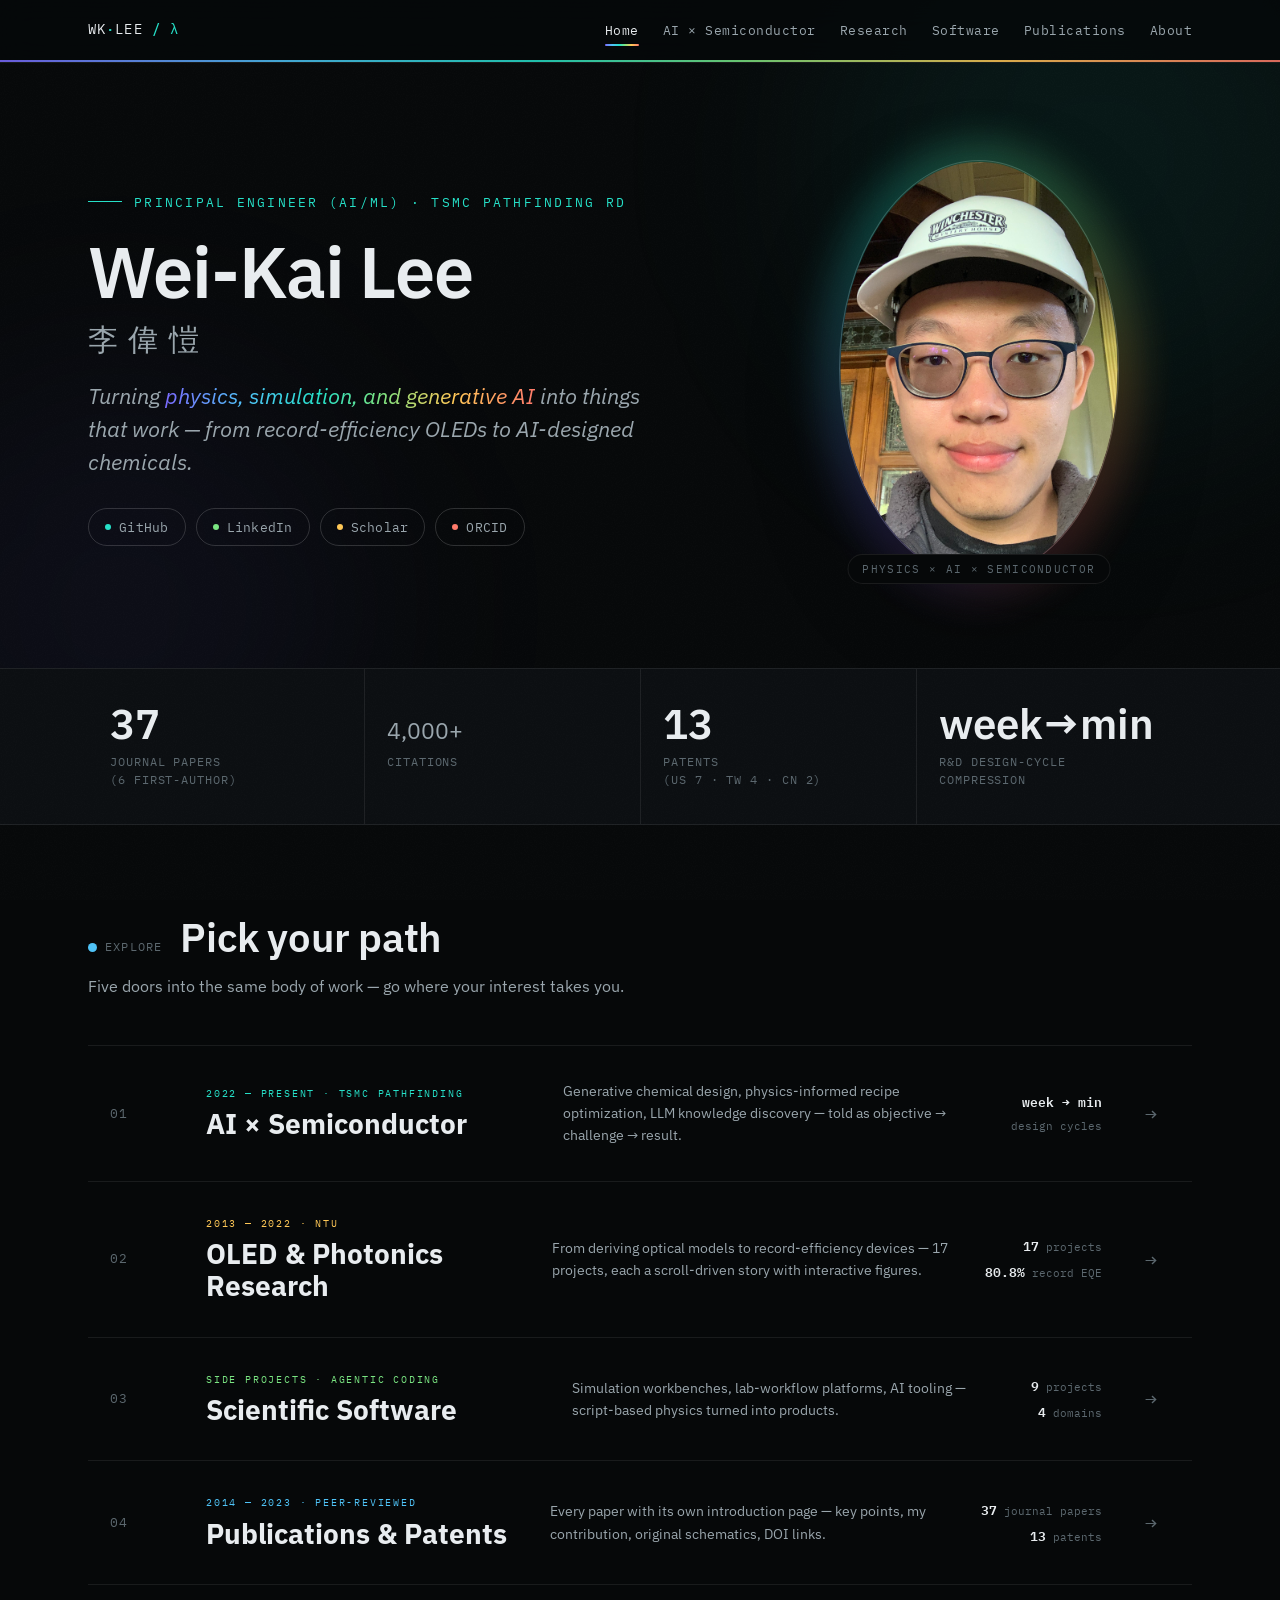
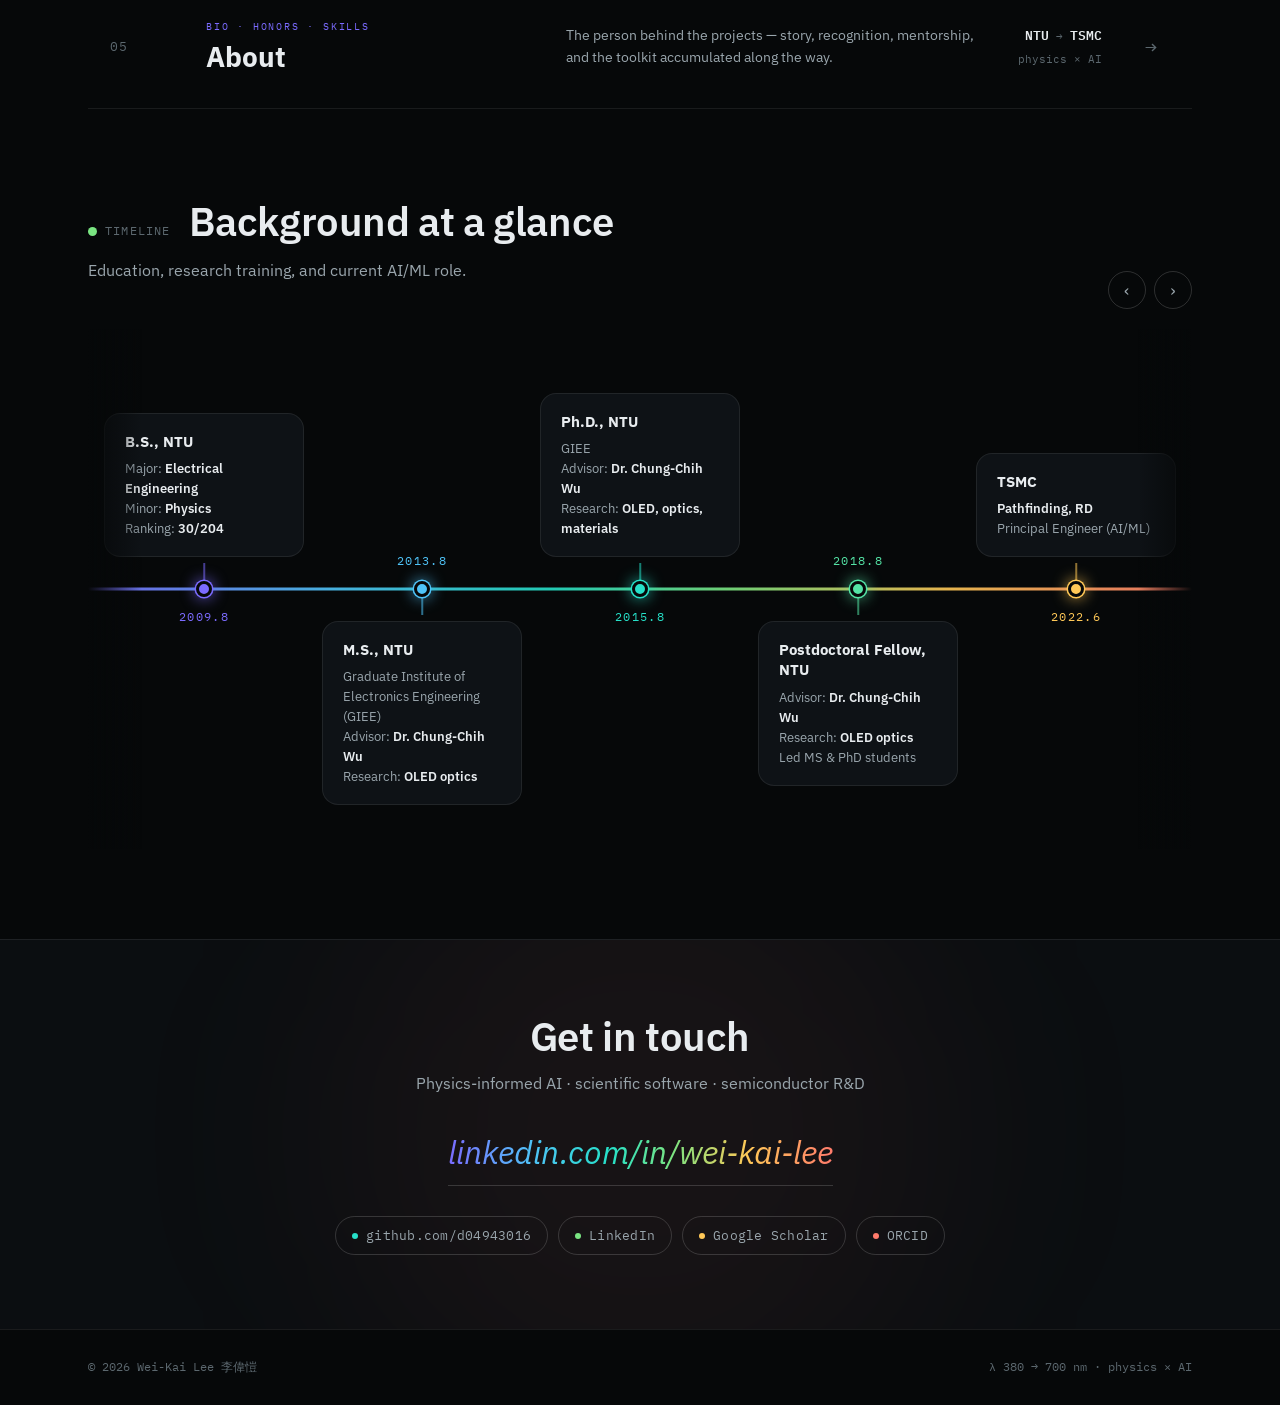
==== index.html @ 753e6ffb "Sanitize portfolio release content" ====
<!DOCTYPE html>
<html lang="en">
<head>
<meta charset="UTF-8">
<meta name="viewport" content="width=device-width, initial-scale=1.0">
<title>Wei-Kai Lee 李偉愷 — Physics × AI Portfolio</title>
<meta name="description" content="Wei-Kai Lee — Principal AI/ML Engineer at TSMC Pathfinding. Portfolio of AI for semiconductor R&D, OLED photonics research, and scientific software.">
<link rel="preconnect" href="https://fonts.googleapis.com">
<link rel="preconnect" href="https://fonts.gstatic.com" crossorigin>
<link href="https://fonts.googleapis.com/css2?family=IBM+Plex+Sans:ital,wght@0,400;0,500;0,600;0,700;1,400;1,600&family=IBM+Plex+Mono:wght@400;500&display=swap" rel="stylesheet">
<link rel="stylesheet" href="css/site.css?v=14">
</head>
<body>

<nav class="site">
  <div class="bar">
    <a class="logo" href="index.html">WK<b>·</b>LEE <b>/ λ</b></a>
    <button class="nav-toggle" id="navToggle">MENU</button>
    <div class="nav-links" id="navLinks">
      <a href="index.html" class="active">Home</a>
      <a href="ai.html">AI × Semiconductor</a>
      <a href="research.html">Research</a>
      <a href="software.html">Software</a>
      <a href="publications.html">Publications</a>
      <a href="about.html">About</a>
    </div>
  </div>
  <div class="spectral-rule"></div>
</nav>

<!-- ============ HERO ============ -->
<header class="hub" id="top">
  <div class="glow" style="width:560px;height:560px;background:rgba(38,224,200,.07);top:-120px;right:-100px"></div>
  <div class="glow" style="width:480px;height:480px;background:rgba(123,107,255,.06);bottom:-180px;left:-120px"></div>
  <div class="wrap hero-grid">
    <div>
      <div class="eyebrow reveal">Principal Engineer (AI/ML) · TSMC Pathfinding RD</div>
      <h1 class="hero-name reveal d1">Wei-Kai Lee<span class="zh">李偉愷</span></h1>
      <p class="hero-tag reveal d2">Turning <em>physics, simulation, and generative AI</em> into things that work — from record-efficiency OLEDs to AI-designed chemicals.</p>
      <div class="contact-row reveal d3">
        <a class="chip" href="https://github.com/d04943016" target="_blank" rel="noopener"><span class="dot" style="background:var(--cyan)"></span>GitHub</a>
        <a class="chip" href="https://www.linkedin.com/in/wei-kai-lee-bab8b896" target="_blank" rel="noopener"><span class="dot" style="background:var(--green)"></span>LinkedIn</a>
        <a class="chip" href="https://scholar.google.com/citations?user=BZOi4b0AAAAJ" target="_blank" rel="noopener"><span class="dot" style="background:var(--amber)"></span>Scholar</a>
        <a class="chip" href="https://orcid.org/0000-0002-5972-501X" target="_blank" rel="noopener"><span class="dot" style="background:var(--red)"></span>ORCID</a>
      </div>
    </div>
    <div class="portrait-zone reveal d2">
      <div class="portrait-ring">
        <img src="assets/portrait.png" alt="Portrait of Wei-Kai Lee">
        <div class="portrait-caption">PHYSICS × AI × SEMICONDUCTOR</div>
      </div>
    </div>
  </div>
</header>

<!-- ============ STATS ============ -->
<div class="stats">
  <div class="wrap">
    <div class="stat reveal"><div class="num" data-count="37">0</div><div class="lbl">Journal papers<br>(6 first-author)</div></div>
    <div class="stat reveal d1"><div class="num"><span data-count="4000">0</span><span>+</span></div><div class="lbl">Citations</div></div>
    <div class="stat reveal d1"><div class="num" data-count="13">0</div><div class="lbl">Patents<br>(US 7 · TW 4 · CN 2)</div></div>
    <div class="stat reveal d3"><div class="num">week→min</div><div class="lbl">R&D design-cycle<br>compression</div></div>
  </div>
</div>

<!-- ============ EXPLORE (directory) ============ -->
<section id="explore">
  <div class="wrap">
    <div class="sec-head reveal">
      <span class="sec-num"><span class="wl" style="background:#4fc3f7"></span>EXPLORE</span>
      <h2>Pick your path</h2>
    </div>
    <p class="sec-lede reveal d1">Five doors into the same body of work — go where your interest takes you.</p>
    <div class="dir reveal d1">
      <a class="dir-row" href="ai.html" style="--dc:var(--cyan)">
        <span class="dir-num">01</span>
        <div class="dir-main">
          <span class="dir-kicker">2022 — present · TSMC Pathfinding</span>
          <h3>AI × Semiconductor</h3>
        </div>
        <p class="dir-desc">Generative chemical design, physics-informed recipe optimization, LLM knowledge discovery — told as objective → challenge → result.</p>
        <div class="dir-meta"><b>week → min</b><br>design cycles</div>
        <span class="dir-arrow">→</span>
      </a>
      <a class="dir-row" href="research.html" style="--dc:var(--amber)">
        <span class="dir-num">02</span>
        <div class="dir-main">
          <span class="dir-kicker">2013 — 2022 · NTU</span>
          <h3>OLED & Photonics Research</h3>
        </div>
        <p class="dir-desc">From deriving optical models to record-efficiency devices — 17 projects, each a scroll-driven story with interactive figures.</p>
        <div class="dir-meta"><b>17</b> projects<br><b>80.8%</b> record EQE</div>
        <span class="dir-arrow">→</span>
      </a>
      <a class="dir-row" href="software.html" style="--dc:var(--green)">
        <span class="dir-num">03</span>
        <div class="dir-main">
          <span class="dir-kicker">side projects · agentic coding</span>
          <h3>Scientific Software</h3>
        </div>
        <p class="dir-desc">Simulation workbenches, lab-workflow platforms, AI tooling — script-based physics turned into products.</p>
        <div class="dir-meta"><b>9</b> projects<br><b>4</b> domains</div>
        <span class="dir-arrow">→</span>
      </a>
      <a class="dir-row" href="publications.html" style="--dc:var(--blue)">
        <span class="dir-num">04</span>
        <div class="dir-main">
          <span class="dir-kicker">2014 — 2023 · peer-reviewed</span>
          <h3>Publications & Patents</h3>
        </div>
        <p class="dir-desc">Every paper with its own introduction page — key points, my contribution, original schematics, DOI links.</p>
        <div class="dir-meta"><b>37</b> journal papers<br><b>13</b> patents</div>
        <span class="dir-arrow">→</span>
      </a>
      <a class="dir-row" href="about.html" style="--dc:var(--violet)">
        <span class="dir-num">05</span>
        <div class="dir-main">
          <span class="dir-kicker">bio · honors · skills</span>
          <h3>About</h3>
        </div>
        <p class="dir-desc">The person behind the projects — story, recognition, mentorship, and the toolkit accumulated along the way.</p>
        <div class="dir-meta"><b>NTU</b> → <b>TSMC</b><br>physics × AI</div>
        <span class="dir-arrow">→</span>
      </a>
    </div>
  </div>
</section>

<!-- ============ TIMELINE (horizontal) ============ -->
<section id="timeline" style="padding-top:0">
  <div class="wrap">
    <div class="sec-head reveal">
      <span class="sec-num"><span class="wl" style="background:#7ae582"></span>TIMELINE</span>
      <h2>Background at a glance</h2>
    </div>
    <p class="sec-lede reveal d1">Education, research training, and current AI/ML role.</p>
    <div class="tlh reveal d1" id="homeTl">
      <div class="tlh-nav"><button data-dir="l" aria-label="scroll left">‹</button><button data-dir="r" aria-label="scroll right">›</button></div>
      <div class="tlh-fade-l"></div><div class="tlh-fade-r"></div>
      <div class="tlh-scroll"><div class="tlh-track">
      <div class="tlh-item" style="--tc:#7b6bff">
        <div class="tlh-card"><div class="tlh-t">B.S., NTU</div><div class="tlh-s">Major: <b>Electrical Engineering</b><br>Minor: <b>Physics</b><br>Ranking: <b>30/204</b></div></div>
        <span class="tlh-dot"></span>
        <span class="tlh-yr">2009.8</span>
      </div>
      <div class="tlh-item" style="--tc:#4fc3f7">
        <div class="tlh-card"><div class="tlh-t">M.S., NTU</div><div class="tlh-s">Graduate Institute of Electronics Engineering (GIEE)<br>Advisor: <b>Dr. Chung-Chih Wu</b><br>Research: <b>OLED optics</b></div></div>
        <span class="tlh-dot"></span>
        <span class="tlh-yr">2013.8</span>
      </div>
      <div class="tlh-item" style="--tc:#26e0c8">
        <div class="tlh-card"><div class="tlh-t">Ph.D., NTU</div><div class="tlh-s">GIEE<br>Advisor: <b>Dr. Chung-Chih Wu</b><br>Research: <b>OLED, optics, materials</b></div></div>
        <span class="tlh-dot"></span>
        <span class="tlh-yr">2015.8</span>
      </div>
      <div class="tlh-item" style="--tc:#54e3a5">
        <div class="tlh-card"><div class="tlh-t">Postdoctoral Fellow, NTU</div><div class="tlh-s">Advisor: <b>Dr. Chung-Chih Wu</b><br>Research: <b>OLED optics</b><br>Led MS &amp; PhD students</div></div>
        <span class="tlh-dot"></span>
        <span class="tlh-yr">2018.8</span>
      </div>
      <div class="tlh-item" style="--tc:#ffc857">
        <div class="tlh-card"><div class="tlh-t">TSMC</div><div class="tlh-s"><b>Pathfinding, RD</b><br>Principal Engineer (AI/ML)</div></div>
        <span class="tlh-dot"></span>
        <span class="tlh-yr">2022.6</span>
      </div>
      </div></div>
    </div>
  </div>
</section>

<!-- ============ CONTACT ============ -->
<div class="contact-strip" id="contact">
  <div class="glow" style="width:620px;height:620px;background:rgba(255,123,107,.05);top:50%;left:50%;transform:translate(-50%,-50%)"></div>
  <div class="wrap">
    <h2 class="reveal">Get in touch</h2>
    <p class="lede reveal d1">Physics-informed AI · scientific software · semiconductor R&D</p>
    <a class="email-big reveal d2" href="https://www.linkedin.com/in/wei-kai-lee-bab8b896" target="_blank" rel="noopener">linkedin.com/in/wei-kai-lee</a>
    <div class="contact-row reveal d3">
      <a class="chip" href="https://github.com/d04943016" target="_blank" rel="noopener"><span class="dot" style="background:var(--cyan)"></span>github.com/d04943016</a>
      <a class="chip" href="https://www.linkedin.com/in/wei-kai-lee-bab8b896" target="_blank" rel="noopener"><span class="dot" style="background:var(--green)"></span>LinkedIn</a>
      <a class="chip" href="https://scholar.google.com/citations?user=BZOi4b0AAAAJ" target="_blank" rel="noopener"><span class="dot" style="background:var(--amber)"></span>Google Scholar</a>
      <a class="chip" href="https://orcid.org/0000-0002-5972-501X" target="_blank" rel="noopener"><span class="dot" style="background:var(--red)"></span>ORCID</a>
    </div>
  </div>
</div>

<footer>
  <div class="wrap">
    <span>© 2026 Wei-Kai Lee 李偉愷</span>
    <span>λ 380 → 700 nm · physics × AI</span>
  </div>
</footer>

<script src="js/site.js?v=14"></script>
<script>initHTimeline('homeTl');</script>
</body>
</html>
---- css/site.css ----
:root{
  --bg:#060809;
  --bg-soft:#0b0e11;
  --bg-card:#0e1216;
  --line:rgba(255,255,255,.08);
  --line-strong:rgba(255,255,255,.16);
  --ink:#e8ecef;
  --ink-dim:#9aa6ad;
  --ink-faint:#5c686f;
  --blue:#4fc3f7;
  --cyan:#26e0c8;
  --green:#7ae582;
  --amber:#ffc857;
  --red:#ff7b6b;
  --violet:#7b6bff;
  --spectrum:linear-gradient(90deg,#7b6bff 0%,#4fc3f7 22%,#26e0c8 42%,#7ae582 58%,#ffc857 78%,#ff7b6b 100%);
  --serif:"IBM Plex Sans",-apple-system,sans-serif;
  --sans:"IBM Plex Sans",-apple-system,sans-serif;
  --mono:"IBM Plex Mono",ui-monospace,monospace;
}
*{margin:0;padding:0;box-sizing:border-box}
html{scroll-behavior:smooth}
body{
  background:var(--bg);color:var(--ink);font-family:var(--sans);
  font-size:16px;line-height:1.65;-webkit-font-smoothing:antialiased;overflow-x:hidden;
}
::selection{background:rgba(79,195,247,.3)}
body::before{
  content:"";position:fixed;inset:0;pointer-events:none;z-index:1;opacity:.5;
  background-image:url("data:image/svg+xml,%3Csvg xmlns='http://www.w3.org/2000/svg' width='160' height='160'%3E%3Cfilter id='n'%3E%3CfeTurbulence type='fractalNoise' baseFrequency='0.9' numOctaves='2'/%3E%3CfeColorMatrix values='0 0 0 0 1 0 0 0 0 1 0 0 0 0 1 0 0 0 0.04 0'/%3E%3C/filter%3E%3Crect width='160' height='160' filter='url(%23n)'/%3E%3C/svg%3E");
}
.glow{position:absolute;border-radius:50%;filter:blur(110px);pointer-events:none;z-index:0}
a{color:inherit;text-decoration:none}
img{max-width:100%;display:block}
.wrap{max-width:1160px;margin:0 auto;padding:0 28px;position:relative;z-index:2}

/* ---------- nav ---------- */
nav.site{
  position:fixed;top:0;left:0;right:0;z-index:50;
  backdrop-filter:blur(14px);-webkit-backdrop-filter:blur(14px);
  background:rgba(6,8,9,.78);border-bottom:1px solid var(--line);
}
nav.site .bar{max-width:1160px;margin:0 auto;padding:0 28px;height:60px;display:flex;align-items:center;justify-content:space-between}
.logo{font-family:var(--mono);font-size:14px;letter-spacing:.08em;color:var(--ink)}
.logo b{color:var(--cyan);font-weight:500}
.nav-links{display:flex;gap:24px;font-family:var(--mono);font-size:12.5px;letter-spacing:.04em}
.nav-links a{color:var(--ink-dim);transition:color .25s;position:relative;padding:4px 0}
.nav-links a:hover{color:var(--ink)}
.nav-links a.active{color:var(--ink)}
.nav-links a.active::after{content:"";position:absolute;left:0;right:0;bottom:-2px;height:2px;background:var(--spectrum);border-radius:2px}
.nav-toggle{display:none;background:none;border:1px solid var(--line-strong);color:var(--ink);font-family:var(--mono);font-size:12px;padding:6px 12px;border-radius:6px;cursor:pointer}
.spectral-rule{height:2px;background:var(--spectrum);opacity:.85}

/* ---------- page hero (subpages) ---------- */
.page-hero{padding:150px 0 50px;position:relative;overflow:hidden}
.crumb{font-family:var(--mono);font-size:12px;letter-spacing:.14em;text-transform:uppercase;color:var(--cyan);margin-bottom:18px;display:flex;align-items:center;gap:12px}
.crumb::before{content:"";width:34px;height:1px;background:var(--cyan)}
h1.page-title{font-family:var(--serif);font-weight:600;font-size:clamp(36px,5vw,58px);letter-spacing:-.015em;line-height:1.06}
.page-lede{color:var(--ink-dim);max-width:640px;margin-top:18px;font-size:16px}

/* ---------- section heads ---------- */
section{padding:90px 0;position:relative}
.sec-head{display:flex;align-items:baseline;gap:18px;margin-bottom:14px}
.sec-num{font-family:var(--mono);font-size:12px;color:var(--ink-faint);letter-spacing:.1em;display:inline-flex;align-items:center;gap:8px}
.sec-num .wl{width:9px;height:9px;border-radius:50%;display:inline-block}
h2{font-family:var(--serif);font-weight:600;font-size:clamp(28px,3.6vw,40px);letter-spacing:-.01em;line-height:1.1}
.sec-lede{color:var(--ink-dim);max-width:660px;margin-bottom:46px;font-size:16px}

/* ---------- chips & buttons ---------- */
.chip{
  font-family:var(--mono);font-size:12.5px;letter-spacing:.02em;
  border:1px solid var(--line-strong);border-radius:100px;padding:8px 16px;color:var(--ink-dim);
  transition:all .25s;display:inline-flex;align-items:center;gap:8px;
}
.chip:hover{color:var(--ink);border-color:var(--cyan);box-shadow:0 0 18px rgba(38,224,200,.18);transform:translateY(-1px)}
.chip .dot{width:6px;height:6px;border-radius:50%;flex:none}
.contact-row{display:flex;flex-wrap:wrap;gap:10px}

/* filter chips */
.filters{display:flex;flex-wrap:wrap;gap:9px;margin-bottom:38px}
.filter{
  font-family:var(--mono);font-size:12px;letter-spacing:.04em;cursor:pointer;
  border:1px solid var(--line-strong);border-radius:100px;padding:8px 17px;color:var(--ink-dim);
  background:none;transition:all .25s;display:inline-flex;align-items:center;gap:8px;
}
.filter .cnt{font-size:10px;color:var(--ink-faint)}
.filter:hover{color:var(--ink);border-color:var(--ink-faint)}
.filter.active{color:#04110e;background:var(--cyan);border-color:var(--cyan);font-weight:500}
.filter.active .cnt{color:rgba(0,0,0,.55)}

/* ---------- stats ---------- */
.stats{border-top:1px solid var(--line);border-bottom:1px solid var(--line);background:var(--bg-soft)}
.stats .wrap{display:grid;grid-template-columns:repeat(4,1fr)}
.stat{padding:34px 22px;border-left:1px solid var(--line)}
.stat:first-child{border-left:none}
.stat .num{font-family:var(--serif);font-size:clamp(28px,3.4vw,42px);font-weight:600;line-height:1;margin-bottom:8px}
.stat .num span{font-size:.55em;color:var(--ink-dim);font-weight:400}
.stat .lbl{font-family:var(--mono);font-size:11.5px;letter-spacing:.08em;text-transform:uppercase;color:var(--ink-faint);line-height:1.6}

/* ---------- project cards (shared grid) ---------- */
.grid{display:grid;grid-template-columns:repeat(3,1fr);gap:16px}
.grid.cols2{grid-template-columns:repeat(2,1fr)}
.card{
  background:var(--bg-card);border:1px solid var(--line);border-radius:16px;overflow:hidden;
  display:flex;flex-direction:column;cursor:pointer;position:relative;
  transition:transform .35s,border-color .35s,box-shadow .35s,opacity .4s;
}
.card:hover{transform:translateY(-5px);border-color:var(--line-strong);box-shadow:0 24px 50px rgba(0,0,0,.45)}
.card.hidden{display:none}
.card .shot{aspect-ratio:16/9;overflow:hidden;border-bottom:1px solid var(--line);background:#f4f6f8;position:relative}
.card .shot img{width:100%;height:100%;object-fit:cover;object-position:center top;transition:transform .6s ease}
.card:hover .shot img{transform:scale(1.045)}
.card .shot .cat-badge{
  position:absolute;top:12px;left:12px;font-family:var(--mono);font-size:10px;letter-spacing:.1em;
  text-transform:uppercase;color:#fff;background:rgba(8,10,12,.78);backdrop-filter:blur(6px);
  border:1px solid rgba(255,255,255,.16);border-radius:6px;padding:4px 10px;
  display:inline-flex;align-items:center;gap:7px;
}
.card .shot .cat-badge i{width:7px;height:7px;border-radius:50%;background:var(--c,var(--cyan))}
.card .body{padding:19px 21px 21px;display:flex;flex-direction:column;gap:7px;flex:1}
.card h4{font-family:var(--sans);font-weight:600;font-size:16px;display:flex;align-items:flex-start;justify-content:space-between;gap:10px;line-height:1.35}
.card h4 .arrow{font-family:var(--mono);font-size:13px;color:var(--ink-faint);transition:transform .3s,color .3s;flex:none;margin-top:2px}
.card:hover h4 .arrow{transform:translate(3px,-3px);color:var(--cyan)}
.card p{font-size:13.5px;color:var(--ink-dim);line-height:1.6}
.card .meta{font-family:var(--mono);font-size:10.5px;letter-spacing:.06em;color:var(--ink-faint);margin-top:auto;padding-top:10px;display:flex;flex-wrap:wrap;gap:6px}
.card .meta span{border:1px solid var(--line);border-radius:5px;padding:2px 8px}

/* featured wide card */
.card.feature{grid-column:span 3;flex-direction:row;cursor:pointer}
.card.feature .shot{flex:1.3;aspect-ratio:auto;border-bottom:none;border-right:1px solid var(--line);min-height:300px}
.card.feature .body{flex:1;padding:32px;justify-content:center;gap:12px}
.card.feature h4{font-family:var(--serif);font-size:24px}
.card.feature p{font-size:14.5px}

/* ---------- modal ---------- */
.modal-veil{
  position:fixed;inset:0;z-index:90;background:rgba(3,4,5,.82);backdrop-filter:blur(8px);
  display:none;align-items:flex-start;justify-content:center;overflow-y:auto;padding:6vh 20px 60px;
}
.modal-veil.open{display:flex}
.modal{
  background:var(--bg-soft);border:1px solid var(--line-strong);border-radius:20px;
  max-width:880px;width:100%;overflow:hidden;position:relative;
  animation:modalIn .35s cubic-bezier(.2,.8,.25,1);
}
@keyframes modalIn{from{opacity:0;transform:translateY(26px) scale(.98)}to{opacity:1;transform:none}}
.modal .m-top{height:3px;background:var(--spectrum)}
.modal .m-close{
  position:absolute;top:14px;right:14px;z-index:3;width:36px;height:36px;border-radius:50%;
  border:1px solid var(--line-strong);background:rgba(8,10,12,.8);color:var(--ink);cursor:pointer;
  font-size:15px;display:flex;align-items:center;justify-content:center;transition:all .25s;
}
.modal .m-close:hover{border-color:var(--red);color:var(--red)}
.modal .m-img{background:#f4f6f8;border-bottom:1px solid var(--line);cursor:zoom-in;position:relative}
.modal .m-img img{width:100%;max-height:430px;object-fit:contain}
.modal .m-img .zoom-hint{
  position:absolute;right:12px;bottom:12px;font-family:var(--mono);font-size:10px;letter-spacing:.08em;
  color:#fff;background:rgba(8,10,12,.7);border-radius:6px;padding:4px 10px;pointer-events:none;
}
.modal .m-body{padding:30px 36px 36px}
.modal .m-cat{font-family:var(--mono);font-size:11px;letter-spacing:.14em;text-transform:uppercase;color:var(--cyan);margin-bottom:10px}
.modal h3{font-family:var(--serif);font-size:clamp(22px,3vw,30px);font-weight:600;line-height:1.2;margin-bottom:8px}
.modal .m-tagline{color:var(--ink-dim);font-size:15px;margin-bottom:22px}
.modal .m-facts{list-style:none;display:flex;flex-direction:column;gap:11px;margin-bottom:24px}
.modal .m-facts li{font-size:14.5px;color:var(--ink-dim);padding-left:22px;position:relative;line-height:1.6}
.modal .m-facts li::before{content:"◆";position:absolute;left:0;top:1px;font-size:9px;color:var(--cyan)}
.modal .m-facts li b{color:var(--ink);font-weight:600}
.modal .m-refs{border-top:1px dashed var(--line);padding-top:16px;font-family:var(--mono);font-size:11.5px;color:var(--ink-faint);line-height:1.9}
.modal .m-tags{display:flex;flex-wrap:wrap;gap:7px;margin-top:18px}
.modal .m-tags span{font-size:12px;color:var(--ink-dim);border:1px solid var(--line);border-radius:7px;padding:3px 10px}
.m-workflow{margin:24px 0 20px;border:1px solid rgba(38,224,200,.22);border-radius:14px;padding:16px;background:rgba(38,224,200,.035)}
.wf-title{font-family:var(--mono);font-size:11px;letter-spacing:.16em;text-transform:uppercase;color:var(--cyan);margin-bottom:13px}
.wf-rail{display:grid;grid-template-columns:repeat(3,1fr);gap:10px;position:relative}
.wf-step{position:relative;border:1px solid var(--line);border-radius:10px;padding:13px 12px 12px;background:rgba(8,10,12,.42);min-height:112px}
.wf-step::after{content:"→";position:absolute;right:-11px;top:50%;transform:translateY(-50%);font-family:var(--mono);font-size:14px;color:var(--cyan);z-index:1}
.wf-step:nth-child(3)::after,.wf-step:last-child::after{display:none}
.wf-num{display:block;font-family:var(--mono);font-size:10px;color:var(--cyan);letter-spacing:.12em;margin-bottom:8px}
.wf-step b{display:block;color:var(--ink);font-size:13.5px;margin-bottom:6px}
.wf-step small{display:block;color:var(--ink-dim);font-size:12px;line-height:1.45}
.wf-loop{margin-top:11px;font-family:var(--mono);font-size:11px;color:var(--ink-faint);letter-spacing:.06em}
.m-link{display:inline-flex;align-items:center;gap:8px;margin-top:22px;font-family:var(--mono);font-size:13px;color:var(--cyan);border:1px solid rgba(38,224,200,.4);border-radius:9px;padding:9px 18px;transition:all .25s}
.m-link:hover{background:rgba(38,224,200,.1);box-shadow:0 0 20px rgba(38,224,200,.15)}

/* ---------- lightbox ---------- */
.lightbox{position:fixed;inset:0;z-index:120;background:rgba(3,4,5,.94);display:none;align-items:center;justify-content:center;padding:4vmin;cursor:zoom-out}
.lightbox.open{display:flex}
.lightbox img{max-width:100%;max-height:100%;border-radius:10px;border:1px solid var(--line-strong);box-shadow:0 40px 120px rgba(0,0,0,.8)}

/* ---------- AI page: objective/challenge tabs ---------- */
.ai-project{
  background:var(--bg-card);border:1px solid var(--line);border-radius:20px;overflow:hidden;margin-bottom:26px;
}
.ai-project .head{padding:28px 34px 0;display:flex;align-items:flex-start;justify-content:space-between;gap:18px;flex-wrap:wrap}
.ai-project .head h3{font-family:var(--serif);font-size:clamp(21px,2.6vw,27px);font-weight:600;line-height:1.25}
.ai-project .head .impact{
  font-family:var(--mono);font-size:11.5px;letter-spacing:.05em;color:var(--amber);
  border:1px solid rgba(255,200,87,.35);border-radius:100px;padding:6px 14px;white-space:nowrap;flex:none;margin-top:4px;
}
.ai-grid{display:grid;grid-template-columns:1fr;gap:0;align-items:stretch}
.ai-tabs{padding:24px 34px 30px;display:flex;flex-direction:column}
.tab-row{display:flex;gap:8px;margin-bottom:18px;flex-wrap:wrap}
.tab-btn{
  font-family:var(--mono);font-size:11.5px;letter-spacing:.06em;cursor:pointer;background:none;
  border:1px solid var(--line-strong);color:var(--ink-dim);border-radius:8px;padding:7px 14px;transition:all .25s;
  display:inline-flex;align-items:center;gap:7px;
}
.tab-btn .n{width:16px;height:16px;border-radius:50%;border:1px solid currentColor;display:inline-flex;align-items:center;justify-content:center;font-size:9px}
.tab-btn:hover{color:var(--ink)}
.tab-btn.active{color:#04110e;background:var(--tab-c,var(--cyan));border-color:var(--tab-c,var(--cyan));font-weight:500}
.tab-panel{display:none;animation:fadeUp .35s ease}
.tab-panel.active{display:block}
@keyframes fadeUp{from{opacity:0;transform:translateY(8px)}to{opacity:1;transform:none}}
.tab-panel ul{list-style:none;display:flex;flex-direction:column;gap:10px}
.tab-panel li{font-size:14px;color:var(--ink-dim);padding-left:20px;position:relative;line-height:1.6}
.tab-panel li::before{content:"";position:absolute;left:0;top:9px;width:9px;height:2px;background:var(--tab-c,var(--cyan))}
.tab-panel li b{color:var(--ink);font-weight:600}

/* ---------- hub (index) ---------- */
header.hub{position:relative;padding:160px 0 90px;overflow:hidden}
.hero-grid{display:grid;grid-template-columns:1.45fr 1fr;gap:60px;align-items:center}
.eyebrow{font-family:var(--mono);font-size:12.5px;letter-spacing:.18em;text-transform:uppercase;color:var(--cyan);margin-bottom:22px;display:flex;align-items:center;gap:12px}
.eyebrow::before{content:"";width:34px;height:1px;background:var(--cyan)}
h1.hero-name{font-family:var(--serif);font-weight:600;font-size:clamp(42px,6vw,72px);line-height:1.04;letter-spacing:-.015em;margin-bottom:8px}
h1.hero-name .zh{display:block;font-size:.42em;font-weight:400;color:var(--ink-dim);letter-spacing:.34em;margin-top:14px}
.hero-tag{font-family:var(--serif);font-style:italic;font-weight:400;font-size:clamp(17px,2.1vw,22px);color:var(--ink-dim);margin:24px 0 30px;max-width:560px;line-height:1.5}
.hero-tag em{font-style:italic;background:var(--spectrum);-webkit-background-clip:text;background-clip:text;color:transparent}
.portrait-zone{position:relative;justify-self:center}
.portrait-ring{position:relative;width:min(280px,64vw);aspect-ratio:691/1031}
.portrait-ring::before{
  content:"";position:absolute;inset:-14px;border-radius:50%;
  background:conic-gradient(from 210deg,#7b6bff,#4fc3f7,#26e0c8,#7ae582,#ffc857,#ff7b6b,#7b6bff);
  filter:blur(22px);opacity:.34;animation:spin 14s linear infinite;
}
@keyframes spin{to{transform:rotate(360deg)}}
.portrait-ring img{position:relative;width:100%;height:100%;object-fit:cover;border-radius:50%;border:1px solid var(--line-strong);box-shadow:0 30px 80px rgba(0,0,0,.6)}
.portrait-caption{
  position:absolute;bottom:-6px;left:50%;transform:translateX(-50%);
  font-family:var(--mono);font-size:11px;color:var(--ink-faint);letter-spacing:.12em;
  background:var(--bg);border:1px solid var(--line);border-radius:100px;padding:5px 14px;white-space:nowrap;
}

/* explore cards */
.explore-grid{display:grid;grid-template-columns:repeat(3,1fr);gap:18px}
.explore{
  position:relative;border:1px solid var(--line);border-radius:20px;background:var(--bg-card);
  padding:34px 30px 30px;overflow:hidden;display:flex;flex-direction:column;gap:14px;min-height:330px;
  transition:transform .35s,border-color .35s,box-shadow .35s;
}
.explore::before{content:"";position:absolute;top:0;left:0;right:0;height:3px;background:var(--ex-c,var(--cyan));opacity:.8}
.explore::after{
  content:"";position:absolute;inset:0;opacity:0;transition:opacity .4s;pointer-events:none;
  background:radial-gradient(420px circle at 50% 0%,color-mix(in srgb,var(--ex-c) 12%,transparent),transparent 70%);
}
.explore:hover{transform:translateY(-6px);border-color:var(--line-strong);box-shadow:0 30px 60px rgba(0,0,0,.5)}
.explore:hover::after{opacity:1}
.explore .ex-icon{font-size:30px;line-height:1}
.explore .ex-kicker{font-family:var(--mono);font-size:10.5px;letter-spacing:.16em;text-transform:uppercase;color:var(--ex-c,var(--cyan))}
.explore h3{font-family:var(--serif);font-size:24px;font-weight:600;line-height:1.2}
.explore p{font-size:14px;color:var(--ink-dim);flex:1}
.explore .ex-stats{display:flex;gap:18px;font-family:var(--mono);font-size:11px;color:var(--ink-faint);letter-spacing:.04em;border-top:1px dashed var(--line);padding-top:14px}
.explore .ex-stats b{display:block;font-family:var(--serif);font-size:21px;color:var(--ink);font-weight:600;letter-spacing:0}
.explore .ex-go{
  position:absolute;top:26px;right:26px;font-family:var(--mono);font-size:14px;color:var(--ink-faint);
  transition:transform .3s,color .3s;
}
.explore:hover .ex-go{transform:translate(4px,-4px);color:var(--ex-c,var(--cyan))}

/* journey mini timeline (hub) */
.journey{display:grid;grid-template-columns:repeat(4,1fr);gap:0;border:1px solid var(--line);border-radius:18px;overflow:hidden;background:var(--bg-card)}
.j-step{padding:26px 24px;border-left:1px solid var(--line);position:relative}
.j-step:first-child{border-left:none}
.j-step .j-yr{font-family:var(--mono);font-size:11px;color:var(--j-c,var(--cyan));letter-spacing:.1em;margin-bottom:8px}
.j-step .j-t{font-weight:600;font-size:15px;margin-bottom:4px}
.j-step .j-s{font-size:12.5px;color:var(--ink-faint);line-height:1.55}

/* ---------- contact strip / footer ---------- */
.contact-strip{border-top:1px solid var(--line);background:var(--bg-soft);padding:74px 0;text-align:center;position:relative;overflow:hidden}
.contact-strip h2{margin-bottom:12px}
.contact-strip .lede{color:var(--ink-dim);margin-bottom:30px}
.email-big{
  font-family:var(--serif);font-style:italic;font-size:clamp(20px,3vw,32px);
  background:var(--spectrum);-webkit-background-clip:text;background-clip:text;color:transparent;
  display:inline-block;margin-bottom:30px;border-bottom:1px solid var(--line-strong);padding-bottom:6px;transition:opacity .25s;
}
.email-big:hover{opacity:.8}
.contact-strip .contact-row{justify-content:center}
footer{border-top:1px solid var(--line);padding:28px 0;font-family:var(--mono);font-size:11.5px;color:var(--ink-faint)}
footer .wrap{display:flex;justify-content:space-between;flex-wrap:wrap;gap:10px}

/* ---------- reveal ---------- */
.reveal{opacity:0;transform:translateY(26px);transition:opacity .8s ease,transform .8s cubic-bezier(.2,.7,.2,1)}
.reveal.in-view{opacity:1;transform:none}
.reveal.d1{transition-delay:.08s}.reveal.d2{transition-delay:.16s}.reveal.d3{transition-delay:.24s}

/* ---------- responsive ---------- */
@media(max-width:980px){
  .hero-grid{grid-template-columns:1fr;gap:50px}
  .portrait-zone{order:-1}
  .stats .wrap{grid-template-columns:repeat(2,1fr)}
  .stat{border-left:none;border-top:1px solid var(--line)}
  .stat:nth-child(-n+2){border-top:none}
  .stat:nth-child(even){border-left:1px solid var(--line)}
  .grid{grid-template-columns:repeat(2,1fr)}
  .card.feature{grid-column:span 2;flex-direction:column}
  .card.feature .shot{border-right:none;border-bottom:1px solid var(--line);min-height:0;aspect-ratio:16/9}
  .explore-grid{grid-template-columns:1fr;gap:14px}
  .explore{min-height:0}
  .journey{grid-template-columns:repeat(2,1fr)}
  .j-step{border-top:1px solid var(--line)}
  .j-step:nth-child(-n+2){border-top:none}
  .j-step:nth-child(odd){border-left:none}
  .ai-grid{grid-template-columns:1fr}
}
@media(max-width:660px){
  .nav-links{
    display:none;position:absolute;top:60px;left:0;right:0;flex-direction:column;gap:0;
    background:rgba(6,8,9,.97);border-bottom:1px solid var(--line);padding:10px 28px 18px;
  }
  .nav-links.open{display:flex}
  .nav-links a{padding:11px 0;border-bottom:1px solid var(--line)}
  .nav-toggle{display:block}
  .page-hero{padding-top:120px}
  header.hub{padding-top:130px}
  section{padding:64px 0}
  .grid{grid-template-columns:1fr}
  .card.feature{grid-column:span 1}
  .stats .wrap{grid-template-columns:1fr}
  .stat{border-left:none!important;border-top:1px solid var(--line)}
  .stat:first-child{border-top:none}
  .journey{grid-template-columns:1fr}
  .j-step{border-left:none;border-top:1px solid var(--line)}
  .j-step:first-child{border-top:none}
  .modal .m-body{padding:24px 22px 28px}
  .wf-rail{grid-template-columns:1fr}
  .wf-step{min-height:auto}
  .wf-step::after{content:"↓";right:auto;left:18px;top:auto;bottom:-17px;transform:none}
  .wf-step:nth-child(3)::after{display:block}
  .wf-step:last-child::after{display:none}
}

/* ================================================== */
/* ============ project story (scrollytelling) ====== */
/* ================================================== */

/* scroll progress */
.scroll-progress{position:fixed;top:0;left:0;height:3px;width:0;background:var(--spectrum);z-index:60;transition:width .1s linear}

/* hero cover */
.story-hero{position:relative;min-height:72vh;display:flex;align-items:flex-end;overflow:hidden;padding:140px 0 70px}
.story-hero .cover{position:absolute;inset:0;background-size:cover;background-position:center;opacity:.16;filter:saturate(.8)}
.story-hero .cover-fade{position:absolute;inset:0;background:linear-gradient(180deg,rgba(6,8,9,.55) 0%,rgba(6,8,9,.82) 55%,var(--bg) 100%)}
.story-hero .wrap{position:relative;z-index:2}
.story-hero .crumb a{color:inherit;border-bottom:1px dotted var(--ink-faint)}
.story-hero h1{font-family:var(--serif);font-weight:600;font-size:clamp(34px,5vw,60px);letter-spacing:-.015em;line-height:1.07;max-width:840px}
.story-hero .tagline{font-family:var(--serif);font-style:italic;color:var(--ink-dim);font-size:clamp(16px,2vw,21px);margin-top:18px;max-width:620px}
.story-hero .hero-meta{display:flex;flex-wrap:wrap;gap:10px;margin-top:28px}
.story-hero .scroll-cue{
  position:absolute;right:40px;bottom:36px;z-index:2;font-family:var(--mono);font-size:10.5px;letter-spacing:.22em;
  color:var(--ink-faint);writing-mode:vertical-rl;display:flex;align-items:center;gap:10px;
}
.story-hero .scroll-cue::after{content:"";width:1px;height:46px;background:linear-gradient(180deg,var(--cyan),transparent);animation:cueDrop 1.8s ease-in-out infinite}
@keyframes cueDrop{0%{transform:scaleY(0);transform-origin:top}50%{transform:scaleY(1);transform-origin:top}51%{transform-origin:bottom}100%{transform:scaleY(0);transform-origin:bottom}}

/* step sections */
.story-flow{position:relative}
.story-step{min-height:88vh;display:flex;align-items:center;padding:60px 0}
.story-step .wrap{display:grid;grid-template-columns:1fr 1.1fr;gap:70px;align-items:center;width:100%}
.story-step.flip .wrap{grid-template-columns:1.1fr 1fr}
.story-step.flip .step-text{order:2}
.story-step.flip .step-visual{order:1}
.step-text{max-width:480px}
.step-kicker{
  font-family:var(--mono);font-size:11.5px;letter-spacing:.2em;text-transform:uppercase;color:var(--story-c,var(--cyan));
  display:flex;align-items:center;gap:12px;margin-bottom:18px;
  opacity:0;transform:translateY(14px);transition:all .7s ease .05s;
}
.step-kicker .stepno{
  font-family:var(--serif);font-size:30px;font-weight:600;color:var(--ink);letter-spacing:0;line-height:1;
}
.step-kicker .stepno small{font-size:14px;color:var(--ink-faint);font-weight:400}
.step-text h3{
  font-family:var(--serif);font-size:clamp(24px,3vw,34px);font-weight:600;line-height:1.15;margin-bottom:16px;
  opacity:0;transform:translateY(18px);transition:all .7s ease .12s;
}
.step-text .step-body{
  color:var(--ink-dim);font-size:15.5px;line-height:1.75;
  opacity:0;transform:translateY(18px);transition:all .7s ease .2s;
}
.step-text .step-body b{color:var(--ink);font-weight:600}
.step-text .step-body p+p{margin-top:12px}
.story-step.on .step-kicker,.story-step.on .step-text h3,.story-step.on .step-body{opacity:1;transform:none}

.step-visual{
  opacity:0;transform:translateY(26px) scale(.98);transition:all .85s cubic-bezier(.2,.7,.2,1) .15s;
}
.story-step.on .step-visual{opacity:1;transform:none}

/* dot rail */
.dot-rail{
  position:fixed;right:22px;top:50%;transform:translateY(-50%);z-index:55;
  display:flex;flex-direction:column;gap:14px;
}
.dot-rail a{width:8px;height:8px;border-radius:50%;background:var(--ink-faint);opacity:.45;transition:all .3s;display:block}
.dot-rail a.active{opacity:1;background:var(--story-c,var(--cyan));box-shadow:0 0 10px var(--story-c,var(--cyan));transform:scale(1.3)}

/* ---- visual: framed image ---- */
.v-frame{background:#f4f6f8;border:1px solid var(--line-strong);border-radius:14px;overflow:hidden;cursor:zoom-in;position:relative;box-shadow:0 30px 70px rgba(0,0,0,.5)}
.v-frame img{width:100%;display:block}
.v-frame .v-cap{
  font-family:var(--mono);font-size:10.5px;letter-spacing:.1em;text-transform:uppercase;color:var(--ink-faint);
  background:var(--bg-card);border-top:1px solid var(--line);padding:10px 16px;cursor:default;
}
.v-frame .zoom-tag{position:absolute;top:10px;right:10px;font-family:var(--mono);font-size:9.5px;letter-spacing:.08em;color:#fff;background:rgba(8,10,12,.72);border-radius:5px;padding:3px 9px;pointer-events:none}

/* ---- visual: big number ---- */
.v-bignum{text-align:center;padding:30px 10px}
.v-bignum .bn{
  font-family:var(--serif);font-weight:600;font-size:clamp(70px,9vw,128px);line-height:1;
  background:var(--spectrum);-webkit-background-clip:text;background-clip:text;color:transparent;letter-spacing:-.02em;
}
.v-bignum .bn-label{font-family:var(--mono);font-size:12px;letter-spacing:.18em;text-transform:uppercase;color:var(--ink-dim);margin-top:18px}
.v-bignum .bn-sub{color:var(--ink-faint);font-size:13.5px;margin-top:8px;font-style:italic;font-family:var(--serif)}

/* ---- visual: bars ---- */
.v-bars{display:flex;flex-direction:column;gap:15px;padding:10px 0}
.v-bars .vb{display:grid;grid-template-columns:150px 1fr 58px;align-items:center;gap:14px;font-family:var(--mono);font-size:11.5px}
.v-bars .vb .l{text-align:right;color:var(--ink-faint);line-height:1.4}
.v-bars .vb .track{height:11px;border-radius:6px;background:rgba(255,255,255,.06);overflow:hidden;position:relative}
.v-bars .vb .track i{position:absolute;inset:0;width:var(--w);border-radius:6px;background:var(--spectrum);transform:scaleX(0);transform-origin:left;transition:transform 1.1s cubic-bezier(.2,.7,.2,1) var(--d,0s)}
.story-step.on .v-bars .vb .track i{transform:scaleX(1)}
.v-bars .vb .v{color:var(--ink);font-size:12.5px}
.v-bars .vb.hot .v{color:var(--amber)}

/* ---- visual: flow ---- */
.v-flow{display:flex;flex-direction:column;gap:0;padding:6px 0}
.v-flow .fnode{
  background:var(--bg-card);border:1px solid var(--line-strong);border-radius:12px;padding:16px 20px;
  opacity:0;transform:translateY(14px);transition:all .6s ease var(--d,0s);position:relative;
}
.v-flow .fnode .fn-t{font-weight:600;font-size:14.5px;display:flex;align-items:center;gap:10px}
.v-flow .fnode .fn-t .idx{
  font-family:var(--mono);font-size:10px;color:var(--story-c,var(--cyan));border:1px solid currentColor;
  border-radius:5px;padding:1px 7px;flex:none;
}
.v-flow .fnode .fn-s{font-size:12.5px;color:var(--ink-faint);margin-top:4px;line-height:1.55}
.v-flow .farrow{
  align-self:center;color:var(--ink-faint);font-size:15px;padding:6px 0;line-height:1;
  opacity:0;transition:opacity .5s ease var(--d,0s);
}
.story-step.on .v-flow .fnode,.story-step.on .v-flow .farrow{opacity:1;transform:none}
.v-flow.loop .fnode:first-child{border-color:var(--story-c,var(--cyan))}

/* ---- visual: device stack ---- */
.v-stack{display:flex;flex-direction:column;gap:0;max-width:420px;margin:0 auto;width:100%}
.v-stack .slayer{
  display:flex;align-items:center;justify-content:space-between;gap:14px;
  border:1px solid var(--line-strong);border-top:none;padding:11px 18px;
  background:color-mix(in srgb,var(--lc,#8884) 16%,var(--bg-card));
  font-size:13px;position:relative;
  opacity:0;transform:translateX(-22px);transition:all .55s ease var(--d,0s);
}
.v-stack .slayer:first-child{border-top:1px solid var(--line-strong);border-radius:10px 10px 0 0}
.v-stack .slayer:last-child{border-radius:0 0 10px 10px}
.v-stack .slayer::before{content:"";position:absolute;left:0;top:0;bottom:0;width:4px;background:var(--lc,transparent);opacity:.85}
.v-stack .slayer .ln{font-weight:500;color:var(--ink)}
.v-stack .slayer .lnote{font-family:var(--mono);font-size:10.5px;color:var(--ink-faint);text-align:right;line-height:1.5}
.v-stack .slayer.hl{box-shadow:inset 0 0 0 1px var(--lc),0 0 22px color-mix(in srgb,var(--lc) 30%,transparent);z-index:2}
.v-stack .slayer.hl .lnote{color:var(--lc)}
.story-step.on .v-stack .slayer{opacity:1;transform:none}
.v-stack-cap{font-family:var(--mono);font-size:10.5px;letter-spacing:.1em;color:var(--ink-faint);text-align:center;margin-top:14px;text-transform:uppercase}

/* ---- visual: compare ---- */
.v-compare{display:grid;grid-template-columns:1fr 1fr;gap:14px}
.v-compare .cpanel{
  background:var(--bg-card);border:1px solid var(--line-strong);border-radius:14px;padding:24px 22px;text-align:center;
  opacity:0;transform:translateY(16px);transition:all .6s ease var(--d,0s);
}
.story-step.on .v-compare .cpanel{opacity:1;transform:none}
.v-compare .cpanel.win{border-color:color-mix(in srgb,var(--story-c,var(--cyan)) 55%,transparent);box-shadow:0 0 28px color-mix(in srgb,var(--story-c,var(--cyan)) 12%,transparent)}
.v-compare .cp-k{font-family:var(--mono);font-size:10px;letter-spacing:.16em;text-transform:uppercase;color:var(--ink-faint);margin-bottom:10px}
.v-compare .cp-v{font-family:var(--serif);font-size:clamp(30px,4vw,46px);font-weight:600;line-height:1}
.v-compare .cpanel.win .cp-v{background:var(--spectrum);-webkit-background-clip:text;background-clip:text;color:transparent}
.v-compare .cp-s{font-size:12.5px;color:var(--ink-dim);margin-top:10px;line-height:1.55}
.v-compare .cp-arrow{grid-column:span 2;text-align:center;color:var(--ink-faint);font-size:18px;margin:-4px 0}

/* ---- visual: quote ---- */
.v-quote{font-family:var(--serif);font-style:italic;font-size:clamp(21px,2.8vw,30px);line-height:1.5;color:var(--ink);position:relative;padding-left:28px;max-width:480px;margin:0 auto}
.v-quote::before{content:"";position:absolute;left:0;top:6px;bottom:6px;width:3px;background:var(--spectrum);border-radius:2px}
.v-quote .vq-sub{display:block;font-family:var(--mono);font-style:normal;font-size:11px;letter-spacing:.14em;text-transform:uppercase;color:var(--ink-faint);margin-top:16px}

/* refs + next */
.story-refs{border-top:1px solid var(--line);background:var(--bg-soft);padding:70px 0}
.story-refs h4{font-family:var(--mono);font-size:11.5px;letter-spacing:.18em;text-transform:uppercase;color:var(--ink-faint);margin-bottom:20px}
.story-refs .ref-line{font-family:var(--mono);font-size:13px;color:var(--ink-dim);line-height:2.1}
.story-refs .m-tags{display:flex;flex-wrap:wrap;gap:8px;margin-top:24px}
.story-refs .m-tags span{font-size:12.5px;color:var(--ink-dim);border:1px solid var(--line);border-radius:7px;padding:3px 11px}
.story-next{border-top:1px solid var(--line);display:grid;grid-template-columns:1fr 1fr}
.story-next a{
  padding:46px 40px;display:flex;flex-direction:column;gap:8px;transition:background .3s;
}
.story-next a:hover{background:var(--bg-card)}
.story-next a+a{border-left:1px solid var(--line);text-align:right;align-items:flex-end}
.story-next .sn-k{font-family:var(--mono);font-size:10.5px;letter-spacing:.16em;text-transform:uppercase;color:var(--ink-faint)}
.story-next .sn-t{font-family:var(--serif);font-size:21px;font-weight:600;line-height:1.25}

@media(max-width:980px){
  .story-step{min-height:0;padding:54px 0}
  .story-step .wrap,.story-step.flip .wrap{grid-template-columns:1fr;gap:34px}
  .story-step.flip .step-text{order:1}
  .story-step.flip .step-visual{order:2}
  .dot-rail{display:none}
  .story-hero .scroll-cue{display:none}
  .v-bars .vb{grid-template-columns:108px 1fr 52px}
  .story-next{grid-template-columns:1fr}
  .story-next a+a{border-left:none;border-top:1px solid var(--line);text-align:left;align-items:flex-start}
}

/* ================================================== */
/* ============ interactive charts ================== */
/* ================================================== */
.v-chart{background:var(--bg-card);border:1px solid var(--line-strong);border-radius:16px;padding:20px 22px 16px;position:relative;box-shadow:0 30px 70px rgba(0,0,0,.45)}
.ch-top{display:flex;align-items:center;justify-content:space-between;gap:14px;flex-wrap:wrap;margin-bottom:10px}
.ch-title{font-family:var(--mono);font-size:11px;letter-spacing:.1em;text-transform:uppercase;color:var(--ink-faint)}
.ch-controls{display:flex;gap:7px;flex-wrap:wrap}
.ch-leg{
  font-family:var(--mono);font-size:10.5px;letter-spacing:.03em;cursor:pointer;background:none;
  border:1px solid var(--line);color:var(--ink-faint);border-radius:100px;padding:4px 11px;
  display:inline-flex;align-items:center;gap:7px;transition:all .25s;
}
.ch-leg i{width:8px;height:8px;border-radius:50%;flex:none;opacity:.4;transition:opacity .25s}
.ch-leg.on{color:var(--ink-dim);border-color:var(--line-strong)}
.ch-leg.on i{opacity:1}
.ch-replay{
  font-family:var(--mono);font-size:10.5px;cursor:pointer;background:none;
  border:1px solid var(--line);color:var(--ink-faint);border-radius:100px;padding:4px 11px;transition:all .25s;
}
.ch-replay:hover{color:var(--cyan);border-color:var(--cyan)}
.ch-stage{position:relative}
.ch-svg{width:100%;height:auto;display:block}
.ch-grid{stroke:rgba(255,255,255,.05)}
.ch-axisline{stroke:rgba(255,255,255,.18)}
.ch-tick{stroke:rgba(255,255,255,.18)}
.ch-axis{fill:#5c686f;font-family:"IBM Plex Mono",monospace;font-size:12px}
.ch-band{fill:rgba(255,123,107,.06);stroke:rgba(255,123,107,.25);stroke-dasharray:5 5}
.ch-bandlbl{fill:#ff7b6b;font-family:"IBM Plex Mono",monospace;font-size:11px;opacity:.75}
.ch-year{fill:#e8ecef;font-family:"IBM Plex Sans",sans-serif;font-size:30px;font-weight:600;opacity:.9}
.ch-year.hot{fill:#ffc857}
.ch-recpath{fill:none;stroke:url(#recgrad), #ffc857;stroke:#ffc857;stroke-width:2;opacity:.55;stroke-dasharray:0}
.ch-pt .dot{fill:var(--cyan);stroke:#060809;stroke-width:1.5;transition:r .2s}
.ch-pt.g-lens .dot{fill:var(--amber)}
.ch-pt .halo{fill:none;stroke:var(--amber);stroke-width:1.5;opacity:.55;animation:haloPulse 2.4s ease-in-out infinite}
@keyframes haloPulse{0%,100%{r:9;opacity:.55}50%{r:14;opacity:.15}}
.ch-pt{opacity:0;cursor:pointer;transition:opacity .3s}
.ch-pt.in{opacity:1}
.ch-pt.in .dot{animation:ptPop .5s cubic-bezier(.3,1.6,.4,1);transform-box:fill-box;transform-origin:center}
@keyframes ptPop{from{transform:scale(.2)}to{transform:scale(1)}}
.ch-pt:hover .dot{r:8}
.ch-pt.off{opacity:.06!important;pointer-events:none}
.ch-tip{
  position:absolute;z-index:5;transform:translate(-50%,-100%);pointer-events:none;
  background:rgba(8,11,13,.95);border:1px solid var(--line-strong);border-radius:10px;
  padding:10px 14px;min-width:170px;max-width:240px;box-shadow:0 16px 40px rgba(0,0,0,.6);
}
.ch-tip b{display:block;font-size:13px;color:var(--ink);font-weight:600;line-height:1.35;margin-bottom:3px}
.ch-tip span{display:block;font-family:var(--mono);font-size:10.5px;color:var(--ink-dim);line-height:1.6}
.ch-tip em{display:block;font-family:var(--mono);font-size:10px;color:var(--ink-faint);font-style:normal;margin-top:5px;border-top:1px dashed var(--line);padding-top:5px}
.ch-line{fill:none;stroke-width:2.5;stroke-linecap:round}
.ch-linelbl{font-family:"IBM Plex Mono",monospace;font-size:11px}
.ch-note{fill:#9aa6ad;font-family:"IBM Plex Sans",sans-serif;font-style:italic;font-size:13px;opacity:.85}
.ch-verdict{font-family:"IBM Plex Mono",monospace;font-size:12.5px;letter-spacing:.02em}
.ch-foot{display:flex;justify-content:space-between;gap:12px;flex-wrap:wrap;margin-top:8px;font-family:var(--mono);font-size:11px;color:var(--ink-faint)}
.ch-foot b{color:var(--amber);font-weight:500}
.ch-head{filter:drop-shadow(0 0 6px rgba(255,200,87,.8))}
@media(max-width:660px){
  .v-chart{padding:14px 12px 12px}
  .ch-axis{font-size:14px}
  .ch-tip{min-width:140px}
}

/* ================================================== */
/* ============ publications page =================== */
/* ================================================== */
.pub-feature-grid{display:grid;grid-template-columns:repeat(4,1fr);gap:14px;margin-bottom:60px}
.pubcard{
  background:var(--bg-card);border:1px solid var(--line);border-radius:14px;padding:22px;
  display:flex;flex-direction:column;gap:10px;transition:transform .3s,border-color .3s;position:relative;overflow:hidden;
}
.pubcard::before{content:"";position:absolute;top:0;left:0;right:0;height:2px;background:var(--pc,var(--cyan));opacity:.75}
.pubcard:hover{transform:translateY(-4px);border-color:var(--line-strong)}
.pubcard .pc-badge{font-family:var(--mono);font-size:10px;letter-spacing:.1em;text-transform:uppercase;color:var(--pc,var(--cyan))}
.pubcard .pc-metric{font-family:var(--serif);font-size:30px;font-weight:600;line-height:1;background:var(--spectrum);-webkit-background-clip:text;background-clip:text;color:transparent}
.pubcard h4{font-size:13.5px;font-weight:600;line-height:1.5;flex:1}
.pubcard .pc-j{font-family:var(--mono);font-size:10.5px;color:var(--ink-faint)}
.pubcard a{color:var(--cyan);font-family:var(--mono);font-size:10.5px}
.pubcard a:hover{text-decoration:underline}

.pub-list{display:flex;flex-direction:column}
.pub-item{
  display:grid;grid-template-columns:58px 1fr auto;gap:18px;align-items:baseline;
  padding:15px 4px;border-bottom:1px solid var(--line);transition:background .25s;
}
.pub-item:first-child{border-top:1px solid var(--line)}
.pub-item:hover{background:rgba(255,255,255,.018)}
.pub-item.hidden{display:none}
.pub-item .py{font-family:var(--mono);font-size:12.5px;color:var(--ink-faint)}
.pub-item .pt{font-size:14.5px;color:var(--ink);line-height:1.55}
.pub-item .pt .pj{display:block;font-family:var(--mono);font-size:11px;color:var(--ink-faint);margin-top:3px}
.pub-item .pt .pj i{font-style:normal;color:var(--pc,var(--cyan))}
.pub-item .pside{display:flex;gap:7px;align-items:center;flex-wrap:wrap;justify-content:flex-end}
.role-badge{font-family:var(--mono);font-size:9.5px;letter-spacing:.08em;text-transform:uppercase;border-radius:5px;padding:2px 8px;white-space:nowrap}
.role-badge.first{color:#04110e;background:var(--amber);font-weight:600}
.role-badge.cofirst{color:var(--amber);border:1px solid rgba(255,200,87,.5)}
.hl-badge{font-family:var(--mono);font-size:10px;color:var(--cyan);border:1px solid rgba(38,224,200,.4);border-radius:5px;padding:2px 8px;white-space:nowrap}
.story-link{font-family:var(--mono);font-size:10px;color:var(--ink-faint);border:1px solid var(--line);border-radius:5px;padding:2px 8px;transition:all .25s;white-space:nowrap}
.story-link:hover{color:var(--cyan);border-color:var(--cyan)}

.patent-grid{display:grid;grid-template-columns:repeat(3,1fr);gap:14px}
.patent{background:var(--bg-card);border:1px solid var(--line);border-radius:14px;padding:22px;display:flex;flex-direction:column;gap:12px}
.patent .pt-t{font-size:14px;font-weight:600;line-height:1.5;flex:1}
.patent .pt-regions{display:flex;gap:6px}
.patent .pt-regions span{font-family:var(--mono);font-size:10px;letter-spacing:.06em;border:1px solid var(--line-strong);border-radius:5px;padding:2px 9px;color:var(--ink-dim)}

.thesis-card{
  border:1px solid var(--line-strong);border-radius:20px;padding:40px;position:relative;overflow:hidden;
  background:linear-gradient(120deg,var(--bg-card) 60%,rgba(123,107,255,.06));
}
.thesis-card::before{content:"";position:absolute;top:0;left:0;bottom:0;width:3px;background:var(--spectrum)}
.thesis-card .th-k{font-family:var(--mono);font-size:11px;letter-spacing:.16em;text-transform:uppercase;color:var(--violet);margin-bottom:14px}
.thesis-card .th-en{font-family:var(--serif);font-size:clamp(18px,2.2vw,24px);font-weight:600;line-height:1.4;margin-bottom:10px}
.thesis-card .th-zh{color:var(--ink-dim);font-size:15px;margin-bottom:18px}
.thesis-card .th-meta{font-family:var(--mono);font-size:11.5px;color:var(--ink-faint);line-height:2}

/* ================================================== */
/* ============ about page ========================== */
/* ================================================== */
.about-hero-grid{display:grid;grid-template-columns:1fr 1.6fr;gap:60px;align-items:start}
.bio-text p{color:var(--ink-dim);font-size:15.5px;line-height:1.8;margin-bottom:16px}
.bio-text p b{color:var(--ink);font-weight:600}
.bio-text .bio-lede{font-family:var(--serif);font-size:clamp(18px,2.2vw,23px);color:var(--ink);line-height:1.6;margin-bottom:22px}
.bio-text .bio-lede .hl{background:var(--spectrum);-webkit-background-clip:text;background-clip:text;color:transparent;font-weight:600}

.award{display:flex;gap:22px;padding:18px 0;border-bottom:1px solid var(--line)}
.award:first-child{border-top:1px solid var(--line)}
.award .yr{font-family:var(--mono);font-size:13px;color:var(--amber);flex:none;width:52px;padding-top:2px}
.award .t{font-size:14.5px;color:var(--ink)}
.award .t small{display:block;color:var(--ink-faint);font-size:12.5px;margin-top:2px}

.mentor-card{background:var(--bg-card);border:1px solid var(--line);border-radius:16px;padding:28px}
.mentor-card h4{font-family:var(--serif);font-size:20px;font-weight:600;margin-bottom:16px}
.mentor-card ul{list-style:none;display:flex;flex-direction:column;gap:13px}
.mentor-card li{font-size:14px;color:var(--ink-dim);padding-left:22px;position:relative;line-height:1.6}
.mentor-card li::before{content:"";position:absolute;left:0;top:9px;width:10px;height:2px;background:var(--green)}
.mentor-card li b{color:var(--ink);font-weight:600}

.skills-grid{display:grid;grid-template-columns:repeat(3,1fr);gap:14px}
.skill-group{background:var(--bg-card);border:1px solid var(--line);border-radius:14px;padding:22px}
.skill-group h5{font-family:var(--mono);font-size:11px;letter-spacing:.12em;text-transform:uppercase;color:var(--skill-accent,var(--cyan));margin-bottom:13px;font-weight:500}
.skill-group .tags{display:flex;flex-wrap:wrap;gap:7px}
.skill-group .tags span{font-size:12.5px;color:var(--ink-dim);border:1px solid var(--line);border-radius:7px;padding:3px 10px;background:rgba(255,255,255,.02)}

.edu-row{display:grid;grid-template-columns:repeat(3,1fr);gap:14px}
.edu{border:1px solid var(--line);border-radius:14px;padding:24px;background:var(--bg-card)}
.edu .deg{font-family:var(--serif);font-size:20px;font-weight:600;margin-bottom:6px}
.edu .school{font-size:13.5px;color:var(--ink-dim);line-height:1.55}
.edu .yrs{font-family:var(--mono);font-size:11px;color:var(--ink-faint);margin-top:13px;letter-spacing:.06em}

.explore-row2{display:grid;grid-template-columns:repeat(2,1fr);gap:18px;margin-top:18px}
.explore-row2 .explore{min-height:0;padding:26px 30px}

@media(max-width:980px){
  .pub-feature-grid{grid-template-columns:repeat(2,1fr)}
  .patent-grid{grid-template-columns:repeat(2,1fr)}
  .about-hero-grid{grid-template-columns:1fr;gap:40px}
  .skills-grid,.edu-row{grid-template-columns:repeat(2,1fr)}
  .explore-row2{grid-template-columns:1fr}
}
@media(max-width:660px){
  .pub-feature-grid,.patent-grid,.skills-grid,.edu-row{grid-template-columns:1fr}
  .pub-item{grid-template-columns:50px 1fr;gap:10px}
  .pub-item .pside{grid-column:2;justify-content:flex-start}
  .thesis-card{padding:26px 22px}
}

/* ================================================== */
/* ============ paper introduction page ============= */
/* ================================================== */
.paper-grid{display:flex;flex-direction:column;gap:44px}
.paper-figwrap{max-width:980px}
.paper-fig{background:linear-gradient(160deg,#0b0f13,#0d1217 60%,#0b1014);border:1px solid var(--line-strong);border-radius:20px;padding:18px 18px 8px;box-shadow:0 34px 80px rgba(0,0,0,.5),inset 0 1px 0 rgba(255,255,255,.04)}
.paper-cols{display:grid;grid-template-columns:1.1fr 1fr;gap:54px;align-items:start}
.pp-h{font-family:var(--mono);font-size:11.5px;letter-spacing:.18em;text-transform:uppercase;color:var(--cyan);margin-bottom:16px;font-weight:500}
.contrib-block{
  margin-top:30px;background:linear-gradient(120deg,var(--bg-card) 70%,rgba(255,200,87,.05));
  border:1px solid rgba(255,200,87,.25);border-radius:16px;padding:24px 26px;position:relative;overflow:hidden;
}
.contrib-block::before{content:"";position:absolute;left:0;top:0;bottom:0;width:3px;background:var(--amber)}
.contrib-block p{color:var(--ink-dim);font-size:14.5px;line-height:1.75}
.contrib-block p b{color:var(--ink)}
@media(max-width:980px){
  .paper-cols{grid-template-columns:1fr;gap:30px}
}
.pt-link{transition:color .25s;border-bottom:1px solid transparent}
.pt-link:hover{color:var(--cyan)}
.paper-intro{max-width:880px;margin-bottom:6px}
.paper-intro p{font-family:var(--serif);font-size:clamp(16px,1.9vw,19.5px);line-height:1.75;color:var(--ink);font-weight:400}
.pf-svg{width:100%;height:auto;display:block}
.pf-note{font-family:var(--mono);font-size:10px;letter-spacing:.08em;color:var(--ink-faint);margin-top:10px;text-transform:uppercase}

/* ============ HTML paper figures (hfig) ============ */
.hfig{display:flex;align-items:center;justify-content:center;gap:56px;padding:38px 30px 30px;min-height:380px;position:relative}
.hfig-stat{
  text-align:center;border:1px solid rgba(255,200,87,.35);border-radius:18px;padding:20px 28px;
  background:rgba(255,200,87,.05);flex:none;
}
.hfig-stat b{display:block;font-family:var(--serif);font-weight:700;font-size:40px;line-height:1;background:var(--spectrum);-webkit-background-clip:text;background-clip:text;color:transparent}
.hfig-stat span{display:block;font-family:var(--mono);font-size:10px;letter-spacing:.3em;color:var(--ink-faint);margin-top:8px}
.hfig-cap{position:absolute;left:0;right:0;bottom:12px;text-align:center;font-family:var(--mono);font-size:10px;letter-spacing:.16em;color:var(--ink-faint);text-transform:uppercase}

/* light emission column */
.hfig-emit{display:flex;flex-direction:column;align-items:center;gap:0;margin-bottom:6px;position:relative}
.hfig-beam{
  width:90px;height:74px;
  background:linear-gradient(to top,var(--ac,var(--amber)),transparent 92%);
  opacity:.5;
  clip-path:polygon(32% 100%,68% 100%,100% 0,0 0);
  filter:blur(2px);
}
.hfig-arrows{display:flex;gap:26px;margin-bottom:-66px;z-index:2}
.hfig-arrows i{
  width:10px;height:10px;border-top:2.6px solid var(--ac,var(--amber));border-right:2.6px solid var(--ac,var(--amber));
  transform:rotate(-45deg);border-radius:1px;display:block;
  filter:drop-shadow(0 0 5px var(--ac,var(--amber)));
}
.hfig-arrows i:first-child{transform:rotate(-72deg)}
.hfig-arrows i:last-child{transform:rotate(-18deg)}
.hfig-emitlbl{font-family:var(--mono);font-size:11px;color:var(--ac,var(--amber));margin-bottom:8px;letter-spacing:.04em;text-shadow:0 0 12px var(--ac,var(--amber))}
.hfig-lens{
  width:200px;height:34px;border:1.4px solid var(--blue);border-bottom:none;
  border-radius:120px 120px 0 0/68px 68px 0 0;background:rgba(79,195,247,.08);
  margin-bottom:-2px;position:relative;
}
.hfig-lens::after{content:"macro lens";position:absolute;right:-86px;top:2px;font-family:var(--mono);font-size:10px;color:var(--blue)}

/* stack column (reuses .v-stack look) */
.hfig .v-stack{width:380px;max-width:100%}
.hfig .v-stack .slayer{opacity:1;transform:none}

/* molecule */
.hfig-mol{display:flex;flex-direction:column;align-items:center;gap:0}
.mol-row{display:flex;align-items:center;gap:0}
.mol-unit{
  width:190px;border-radius:20px;padding:24px 20px 20px;text-align:center;position:relative;
  background:
    radial-gradient(120px 90px at 50% 30%,color-mix(in srgb,var(--mc) 16%,transparent),transparent 75%),
    var(--bg-card);
  border:1px solid color-mix(in srgb,var(--mc) 55%,transparent);
  box-shadow:0 0 44px color-mix(in srgb,var(--mc) 14%,transparent), inset 0 1px 0 rgba(255,255,255,.05);
}
.mol-unit .mol-hex{display:flex;justify-content:center;margin-bottom:12px}
.mol-unit b{display:block;font-family:var(--sans);font-weight:700;font-size:14px;letter-spacing:.22em;color:var(--mc)}
.mol-unit span{display:block;font-family:var(--mono);font-size:11px;color:var(--ink-dim);margin-top:5px;line-height:1.5}
.mol-unit .mol-sub{font-family:var(--mono);font-size:9.5px;color:var(--ink-faint);margin-top:8px}
.mol-link{
  flex:none;display:flex;flex-direction:column;align-items:center;gap:6px;z-index:2;margin:0 -14px;
}
.mol-link .lk{
  width:40px;height:40px;border-radius:50%;background:var(--bg);border:2px solid var(--ink);
  display:flex;align-items:center;justify-content:center;font-size:17px;color:var(--ink);
  box-shadow:0 0 0 6px var(--bg), 0 0 24px rgba(232,236,239,.18);
}
.mol-link .lk.bond{border-radius:8px;width:34px;height:14px;font-size:0;background:var(--ink);border:none;box-shadow:0 0 0 6px var(--bg)}
.mol-link em{font-family:var(--mono);font-size:9.5px;font-style:normal;color:var(--ink-dim);white-space:nowrap;background:var(--bg);border:1px solid var(--line);padding:3px 9px;border-radius:7px;position:relative;z-index:2}
.mol-theta{display:flex;flex-direction:column;align-items:center;gap:8px;margin-top:30px;width:100%}
.mol-theta .arrows{display:flex;gap:38px;align-items:center;border-bottom:1px solid var(--line-strong);padding-bottom:10px;width:min(520px,90%);justify-content:center}
.mol-theta .arrows i{
  width:34px;height:2.6px;background:var(--green);border-radius:2px;position:relative;display:block;
  box-shadow:0 0 8px rgba(122,229,130,.6);
}
.mol-theta .arrows i::after{
  content:"";position:absolute;right:-1px;top:-3.2px;width:8px;height:8px;
  border-top:2.6px solid var(--green);border-right:2.6px solid var(--green);transform:rotate(45deg);border-radius:1px;
}
.mol-theta small{font-family:var(--mono);font-size:11px;color:var(--green);letter-spacing:.04em}
.mol-chiral{position:absolute;top:34px;right:40px;font-family:var(--mono);font-size:10.5px;color:var(--violet)}
.mol-chiral::before{content:"↺";font-size:20px;display:block;text-align:center;text-shadow:0 0 10px rgba(123,107,255,.8)}

/* metal complex */
.mol-metal{display:flex;flex-direction:column;align-items:center;gap:14px}
.mol-metal .core-row{display:flex;align-items:center;gap:18px}
.mol-metal .core{
  width:84px;height:84px;border-radius:50%;display:flex;align-items:center;justify-content:center;
  font-family:var(--serif);font-weight:700;font-size:26px;color:#08110d;
  background:radial-gradient(circle at 32% 28%,#ffe2a3,var(--mcc,var(--amber)) 70%);
  box-shadow:0 0 60px color-mix(in srgb,var(--mcc,var(--amber)) 45%,transparent), inset 0 -6px 14px rgba(0,0,0,.25);
}
.mol-metal .lig{
  font-family:var(--mono);font-size:11px;color:var(--ink-dim);border:1.4px solid var(--line-strong);
  border-radius:12px;padding:10px 16px;background:rgba(255,255,255,.025);position:relative;
}
.mol-metal .core-row .lig::after{content:"";position:absolute;top:50%;width:18px;height:1.6px;background:var(--ink-faint)}
.mol-metal .core-row .lig:first-child::after{right:-19px}
.mol-metal .core-row .lig:last-child::after{left:-19px}

@media(max-width:760px){
  .hfig{flex-direction:column;gap:30px;padding:28px 14px 40px}
  .mol-row{flex-direction:column;gap:0}
  .mol-link{margin:-14px 0;flex-direction:row}
  .hfig-lens::after{display:none}
}

/* ============ home timeline ============ */
.tl{position:relative;max-width:880px;margin:54px auto 0;padding:10px 0 30px}
.tl::before{
  content:"";position:absolute;left:50%;top:0;bottom:0;width:3px;transform:translateX(-50%);
  background:linear-gradient(180deg,#7b6bff 0%,#4fc3f7 22%,#26e0c8 42%,#7ae582 58%,#ffc857 78%,#ff7b6b 100%);
  border-radius:3px;opacity:.85;
}
.tl-item{position:relative;width:50%;padding:0 44px 44px 0;}
.tl-item:nth-child(even){margin-left:50%;padding:0 0 44px 44px}
.tl-item:last-child{padding-bottom:0}
.tl-dot{
  position:absolute;top:14px;right:-9px;width:18px;height:18px;border-radius:50%;
  background:var(--tc,var(--cyan));border:3.5px solid var(--bg);
  box-shadow:0 0 0 1.5px var(--tc,var(--cyan)),0 0 18px var(--tc,var(--cyan));z-index:2;
}
.tl-item:nth-child(even) .tl-dot{right:auto;left:-9px}
.tl-card{
  background:var(--bg-card);border:1px solid var(--line);border-radius:16px;padding:20px 22px;
  transition:transform .3s,border-color .3s;position:relative;
}
.tl-card:hover{transform:translateY(-3px);border-color:color-mix(in srgb,var(--tc,var(--cyan)) 50%,transparent)}
.tl-card::before{
  content:"";position:absolute;top:18px;right:-7px;width:12px;height:12px;transform:rotate(45deg);
  background:var(--bg-card);border-top:1px solid var(--line);border-right:1px solid var(--line);
}
.tl-item:nth-child(even) .tl-card::before{right:auto;left:-7px;transform:rotate(-135deg)}
.tl-yr{
  font-family:var(--mono);font-size:12px;letter-spacing:.14em;color:var(--tc,var(--cyan));
  display:flex;align-items:center;gap:10px;margin-bottom:7px;
}
.tl-yr .wl{font-size:9.5px;color:var(--ink-faint);letter-spacing:.1em}
.tl-t{font-weight:700;font-size:16px;line-height:1.35;margin-bottom:6px}
.tl-s{font-size:13.5px;color:var(--ink-dim);line-height:1.6}
.tl-s b{color:var(--ink);font-weight:600}
.tl-link{
  display:inline-block;margin-top:10px;font-family:var(--mono);font-size:10.5px;letter-spacing:.06em;
  color:var(--tc,var(--cyan));border:1px solid color-mix(in srgb,var(--tc,var(--cyan)) 40%,transparent);
  border-radius:6px;padding:3px 10px;transition:all .25s;
}
.tl-link:hover{background:color-mix(in srgb,var(--tc,var(--cyan)) 12%,transparent)}
.tl-item:nth-child(odd) .tl-card{text-align:right}
.tl-item:nth-child(odd) .tl-yr{justify-content:flex-end}
@media(max-width:760px){
  .tl::before{left:12px;transform:none}
  .tl-item,.tl-item:nth-child(even){width:100%;margin-left:0;padding:0 0 36px 44px}
  .tl-dot,.tl-item:nth-child(even) .tl-dot{left:4px;right:auto}
  .tl-card::before,.tl-item:nth-child(even) .tl-card::before{right:auto;left:-7px;transform:rotate(-135deg)}
  .tl-item:nth-child(odd) .tl-card{text-align:left}
  .tl-item:nth-child(odd) .tl-yr{justify-content:flex-start}
}

/* ============ horizontal spectral timeline (alternating) ============ */
.tlh{position:relative;margin-top:46px}
.tlh-nav{position:absolute;top:-58px;right:0;display:flex;gap:8px;z-index:4}
.tlh-nav button{
  width:38px;height:38px;border-radius:50%;border:1px solid var(--line-strong);background:none;
  color:var(--ink-dim);font-size:16px;cursor:pointer;transition:all .25s;font-family:var(--mono);
}
.tlh-nav button:hover{color:var(--cyan);border-color:var(--cyan);box-shadow:0 0 14px rgba(38,224,200,.2)}
.tlh-scroll{overflow-x:auto;scrollbar-width:none;cursor:grab;scroll-behavior:smooth}
.tlh-scroll::-webkit-scrollbar{display:none}
.tlh-scroll.dragging{cursor:grabbing;scroll-behavior:auto}
.tlh-track{display:flex;gap:18px;width:max-content;position:relative;padding:6px 60px;height:520px}
.tlh-track::before{
  content:"";position:absolute;left:0;right:0;top:50%;height:3px;border-radius:3px;transform:translateY(-50%);
  background:linear-gradient(90deg,#7b6bff 0%,#4fc3f7 22%,#26e0c8 42%,#7ae582 58%,#ffc857 78%,#ff7b6b 100%);
  opacity:.9;
}
.tlh-item{width:272px;flex:none;position:relative}
#homeTl .tlh-track{width:100%;padding-left:16px;padding-right:16px}
#homeTl .tlh-item{width:200px}
.tlh-card{
  position:absolute;left:0;right:0;
  background:var(--bg-card);border:1px solid var(--line);border-radius:16px;padding:18px 20px;
  transition:transform .3s,border-color .3s;display:flex;flex-direction:column;
}
.tlh-item:nth-child(odd) .tlh-card{bottom:calc(50% + 32px)}
.tlh-item:nth-child(even) .tlh-card{top:calc(50% + 32px)}
.tlh-item:hover .tlh-card{transform:translateY(-3px);border-color:color-mix(in srgb,var(--tc,var(--cyan)) 55%,transparent)}
.tlh-item::before{
  content:"";position:absolute;left:50%;width:1.5px;height:26px;transform:translateX(-50%);
  background:color-mix(in srgb,var(--tc,var(--cyan)) 55%,transparent);
}
.tlh-item:nth-child(odd)::before{bottom:50%}
.tlh-item:nth-child(even)::before{top:50%}
.tlh-dot{
  position:absolute;top:50%;left:50%;transform:translate(-50%,-50%);
  width:16px;height:16px;border-radius:50%;z-index:2;
  background:var(--tc,var(--cyan));border:3.5px solid var(--bg);
  box-shadow:0 0 0 1.5px var(--tc,var(--cyan)),0 0 16px var(--tc,var(--cyan));
}
.tlh-yr{
  position:absolute;left:50%;transform:translateX(-50%);
  font-family:var(--mono);font-size:12px;letter-spacing:.12em;color:var(--tc,var(--cyan));white-space:nowrap;
}
.tlh-item:nth-child(odd) .tlh-yr{top:calc(50% + 18px)}
.tlh-item:nth-child(even) .tlh-yr{bottom:calc(50% + 18px)}
.tlh-yr .wl{font-size:9px;color:var(--ink-faint);margin-left:7px}
.tlh-t{font-weight:700;font-size:14.5px;line-height:1.4;margin-bottom:6px}
.tlh-s{font-size:12.5px;color:var(--ink-dim);line-height:1.6;flex:1}
.tlh-s b{color:var(--ink);font-weight:600}
.tlh-card .tl-link{margin-top:12px;align-self:flex-start}
.tlh-fade-l,.tlh-fade-r{position:absolute;top:0;bottom:0;width:54px;pointer-events:none;z-index:3}
.tlh-fade-l{left:0;background:linear-gradient(90deg,var(--bg),transparent)}
.tlh-fade-r{right:0;background:linear-gradient(-90deg,var(--bg),transparent)}
@media(max-width:660px){
  .tlh-track{height:480px}
  .tlh-item{width:236px}
  #homeTl .tlh-track{width:max-content;padding:6px 60px}
  #homeTl .tlh-item{width:236px}
}

/* ============ directory-style explore (Pick your path) ============ */
.dir{border-top:1px solid var(--line);margin-top:44px}
.dir-row{
  display:grid;grid-template-columns:70px 1.1fr 1.4fr auto 46px;gap:26px;align-items:center;
  padding:34px 18px 34px 22px;border-bottom:1px solid var(--line);position:relative;
  transition:background .3s;
}
.dir-row::before{
  content:"";position:absolute;left:0;top:-1px;bottom:-1px;width:3px;background:var(--dc,var(--cyan));
  transform:scaleY(0);transition:transform .35s ease;transform-origin:top;
}
.dir-row:hover{background:rgba(255,255,255,.022)}
.dir-row:hover::before{transform:scaleY(1)}
.dir-num{font-family:var(--mono);font-size:13px;color:var(--ink-faint);letter-spacing:.1em}
.dir-main .dir-kicker{
  font-family:var(--mono);font-size:10px;letter-spacing:.18em;text-transform:uppercase;
  color:var(--dc,var(--cyan));display:block;margin-bottom:6px;
}
.dir-main h3{font-size:clamp(21px,2.6vw,28px);font-weight:700;line-height:1.15;transition:color .3s}
.dir-desc{font-size:13.5px;color:var(--ink-dim);line-height:1.65;max-width:420px}
.dir-meta{font-family:var(--mono);font-size:11px;color:var(--ink-faint);text-align:right;line-height:2;white-space:nowrap}
.dir-meta b{color:var(--ink);font-weight:600;font-size:13px}
.dir-arrow{
  font-family:var(--mono);font-size:20px;color:var(--ink-faint);text-align:center;
  transition:transform .3s,color .3s;
}
.dir-row:hover .dir-arrow{transform:translateX(8px);color:var(--dc,var(--cyan))}
@media(max-width:900px){
  .dir-row{grid-template-columns:46px 1fr 40px;gap:16px;padding:26px 8px 26px 16px}
  .dir-desc{display:none}
  .dir-meta{display:none}
}
.pubcard h4 .pt-link{font-family:var(--sans);font-size:inherit;color:var(--ink);letter-spacing:0}
.pubcard h4 .pt-link:hover{color:var(--cyan)}
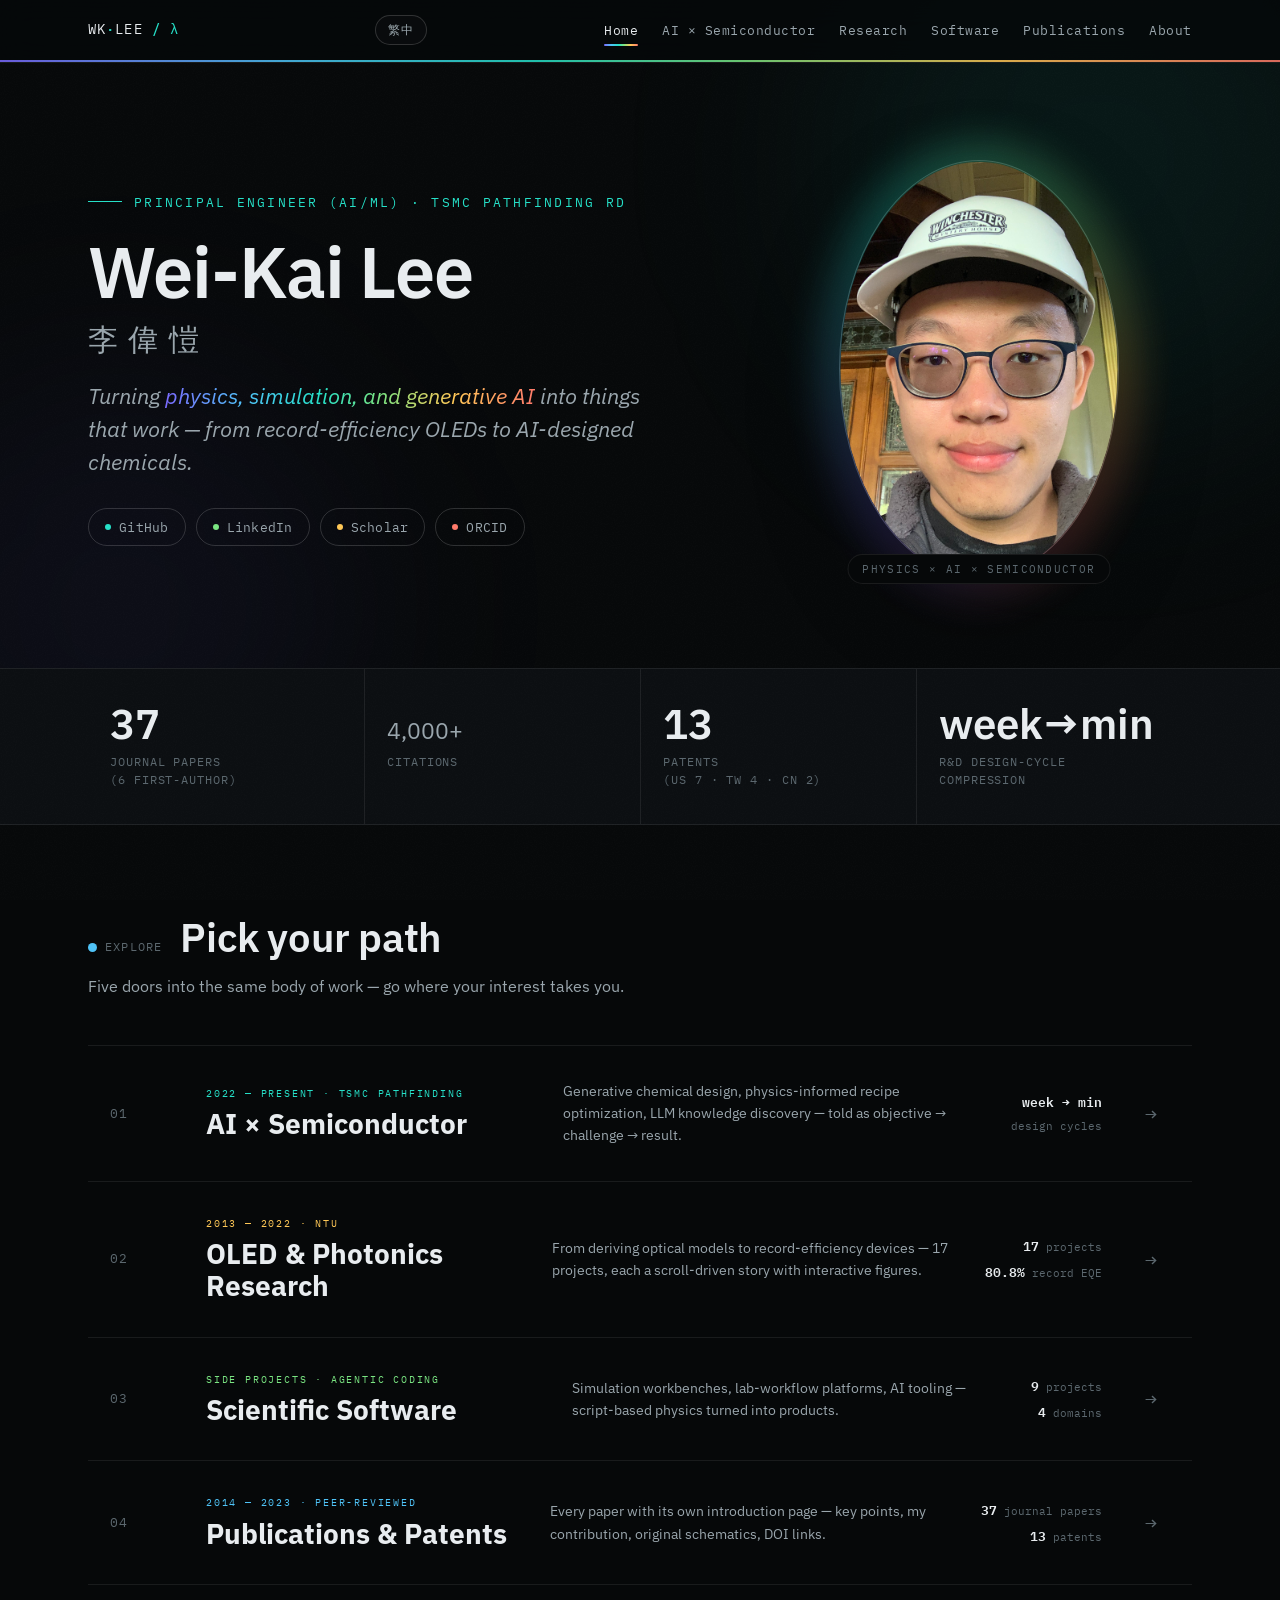
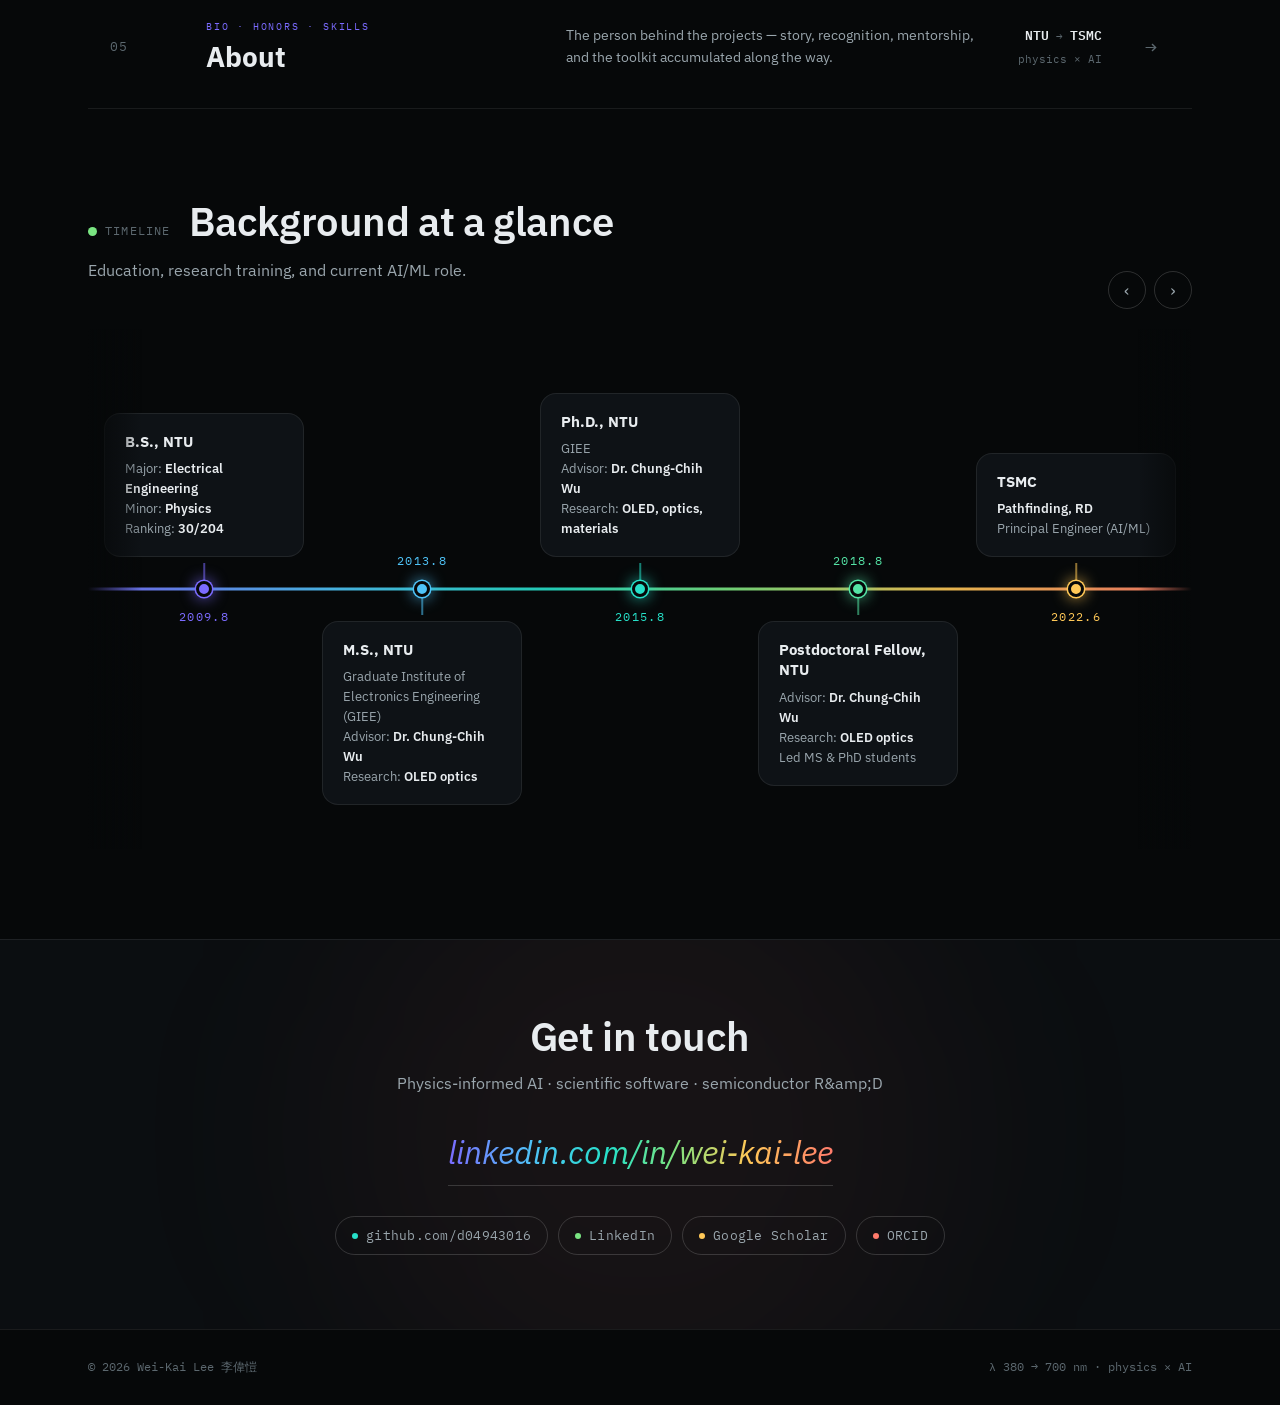
==== commit 56673b85: "Add Traditional Chinese language toggle" ====
--- a/index.html
+++ b/index.html
@@ -8,7 +8,7 @@
 <link rel="preconnect" href="https://fonts.googleapis.com">
 <link rel="preconnect" href="https://fonts.gstatic.com" crossorigin>
 <link href="https://fonts.googleapis.com/css2?family=IBM+Plex+Sans:ital,wght@0,400;0,500;0,600;0,700;1,400;1,600&family=IBM+Plex+Mono:wght@400;500&display=swap" rel="stylesheet">
-<link rel="stylesheet" href="css/site.css?v=14">
+<link rel="stylesheet" href="css/site.css?v=15">
 </head>
 <body>
 
@@ -191,7 +191,7 @@
   </div>
 </footer>
 
-<script src="js/site.js?v=14"></script>
+<script src="js/site.js?v=15"></script>
 <script>initHTimeline('homeTl');</script>
 </body>
 </html>
--- a/css/site.css
+++ b/css/site.css
@@ -48,6 +48,13 @@
 .nav-links a:hover{color:var(--ink)}
 .nav-links a.active{color:var(--ink)}
 .nav-links a.active::after{content:"";position:absolute;left:0;right:0;bottom:-2px;height:2px;background:var(--spectrum);border-radius:2px}
+.lang-toggle{
+  font-family:var(--mono);font-size:11.5px;letter-spacing:.06em;cursor:pointer;
+  border:1px solid var(--line-strong);border-radius:100px;padding:6px 12px;
+  color:var(--ink-dim);background:rgba(255,255,255,.02);transition:all .25s;
+  margin-left:18px;white-space:nowrap;
+}
+.lang-toggle:hover{color:var(--ink);border-color:var(--cyan);box-shadow:0 0 18px rgba(38,224,200,.16)}
 .nav-toggle{display:none;background:none;border:1px solid var(--line-strong);color:var(--ink);font-family:var(--mono);font-size:12px;padding:6px 12px;border-radius:6px;cursor:pointer}
 .spectral-rule{height:2px;background:var(--spectrum);opacity:.85}
 
@@ -312,6 +319,9 @@
   .ai-grid{grid-template-columns:1fr}
 }
 @media(max-width:660px){
+  nav.site .bar{gap:10px}
+  .logo{margin-right:auto}
+  .lang-toggle{margin-left:0;padding:6px 10px}
   .nav-links{
     display:none;position:absolute;top:60px;left:0;right:0;flex-direction:column;gap:0;
     background:rgba(6,8,9,.97);border-bottom:1px solid var(--line);padding:10px 28px 18px;
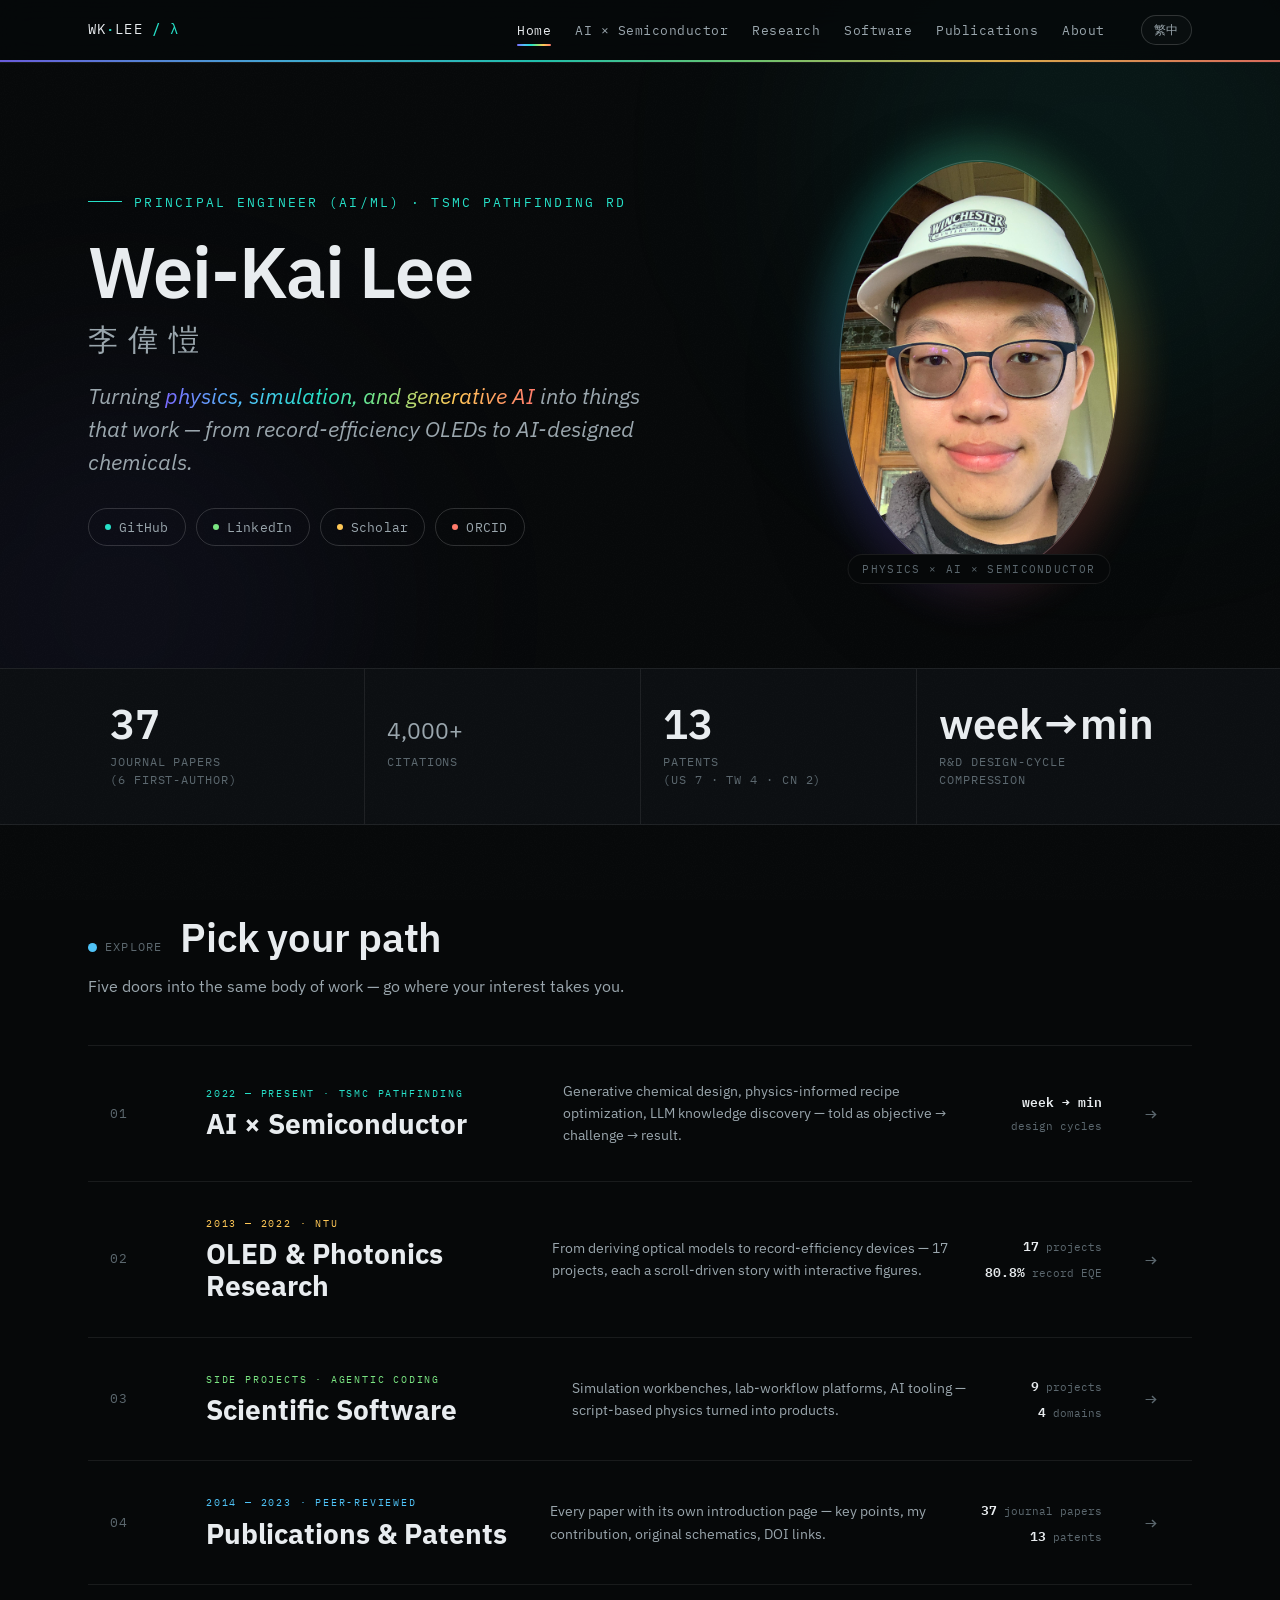
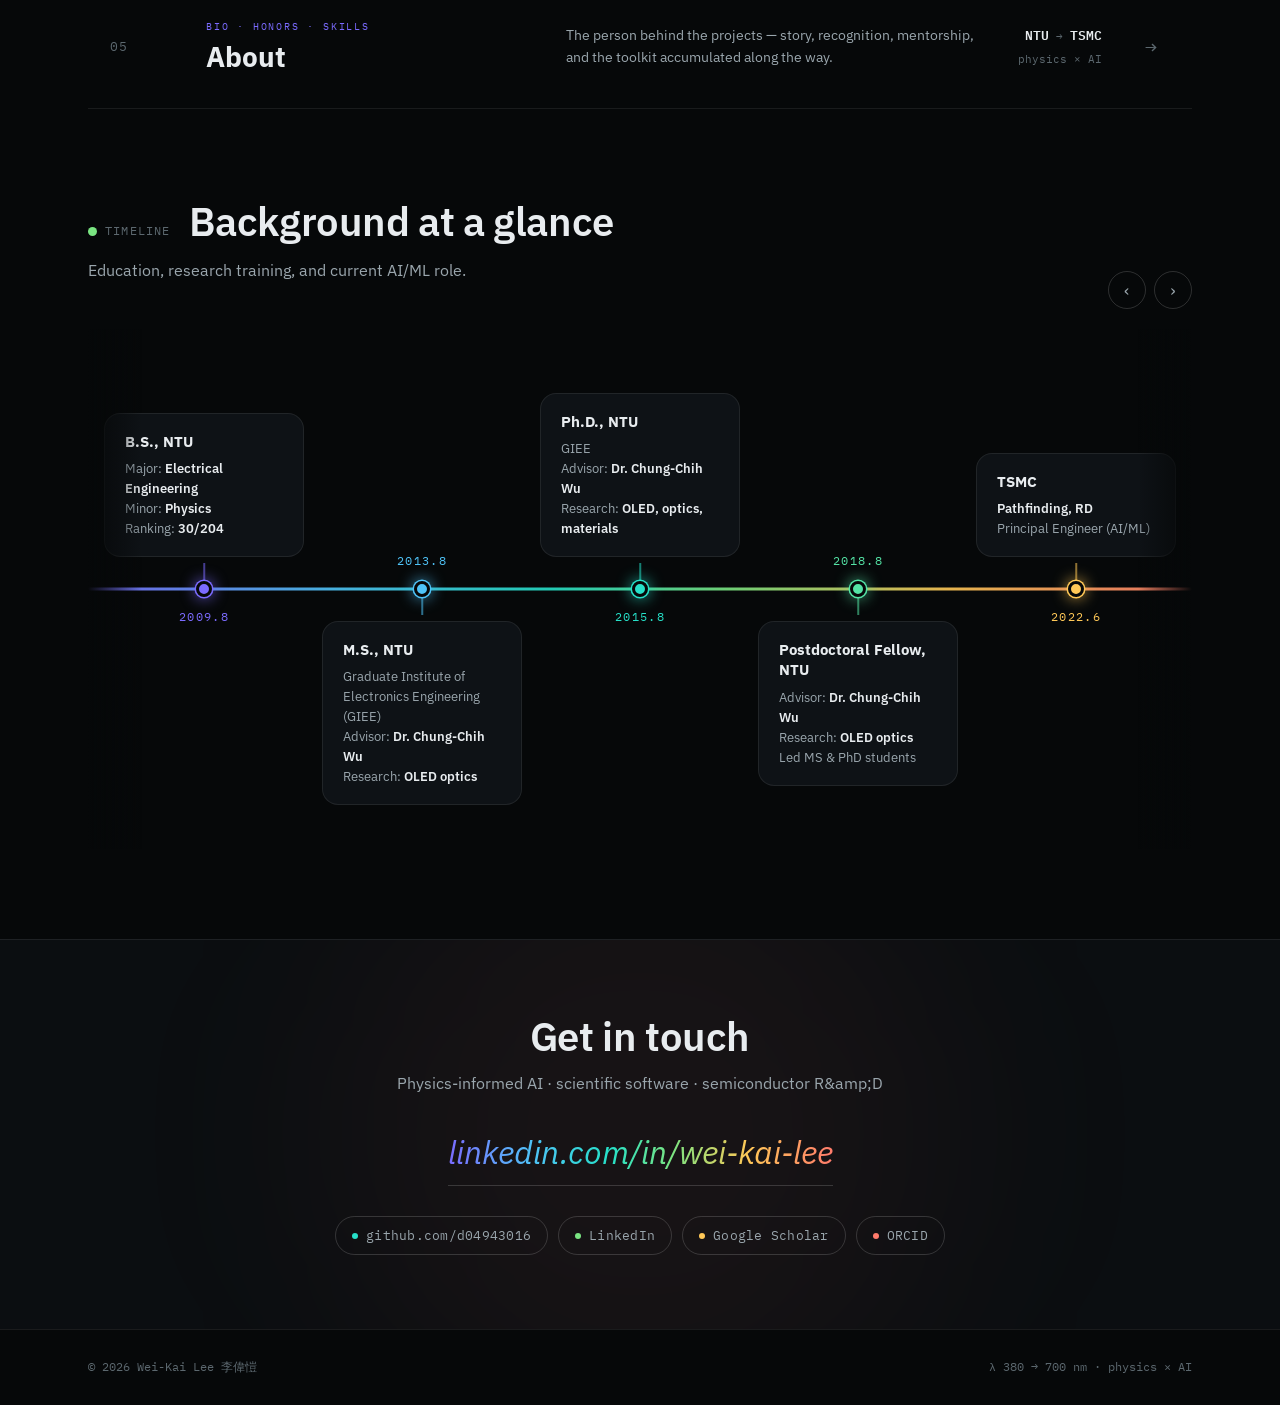
==== commit f3ead072: "Move language toggle to nav end" ====
--- a/index.html
+++ b/index.html
@@ -8,7 +8,7 @@
 <link rel="preconnect" href="https://fonts.googleapis.com">
 <link rel="preconnect" href="https://fonts.gstatic.com" crossorigin>
 <link href="https://fonts.googleapis.com/css2?family=IBM+Plex+Sans:ital,wght@0,400;0,500;0,600;0,700;1,400;1,600&family=IBM+Plex+Mono:wght@400;500&display=swap" rel="stylesheet">
-<link rel="stylesheet" href="css/site.css?v=15">
+<link rel="stylesheet" href="css/site.css?v=16">
 </head>
 <body>
 
@@ -191,7 +191,7 @@
   </div>
 </footer>
 
-<script src="js/site.js?v=15"></script>
+<script src="js/site.js?v=16"></script>
 <script>initHTimeline('homeTl');</script>
 </body>
 </html>
--- a/css/site.css
+++ b/css/site.css
@@ -40,10 +40,10 @@
   backdrop-filter:blur(14px);-webkit-backdrop-filter:blur(14px);
   background:rgba(6,8,9,.78);border-bottom:1px solid var(--line);
 }
-nav.site .bar{max-width:1160px;margin:0 auto;padding:0 28px;height:60px;display:flex;align-items:center;justify-content:space-between}
+nav.site .bar{max-width:1160px;margin:0 auto;padding:0 28px;height:60px;display:flex;align-items:center;justify-content:flex-start;gap:18px}
 .logo{font-family:var(--mono);font-size:14px;letter-spacing:.08em;color:var(--ink)}
 .logo b{color:var(--cyan);font-weight:500}
-.nav-links{display:flex;gap:24px;font-family:var(--mono);font-size:12.5px;letter-spacing:.04em}
+.nav-links{display:flex;gap:24px;margin-left:auto;font-family:var(--mono);font-size:12.5px;letter-spacing:.04em}
 .nav-links a{color:var(--ink-dim);transition:color .25s;position:relative;padding:4px 0}
 .nav-links a:hover{color:var(--ink)}
 .nav-links a.active{color:var(--ink)}
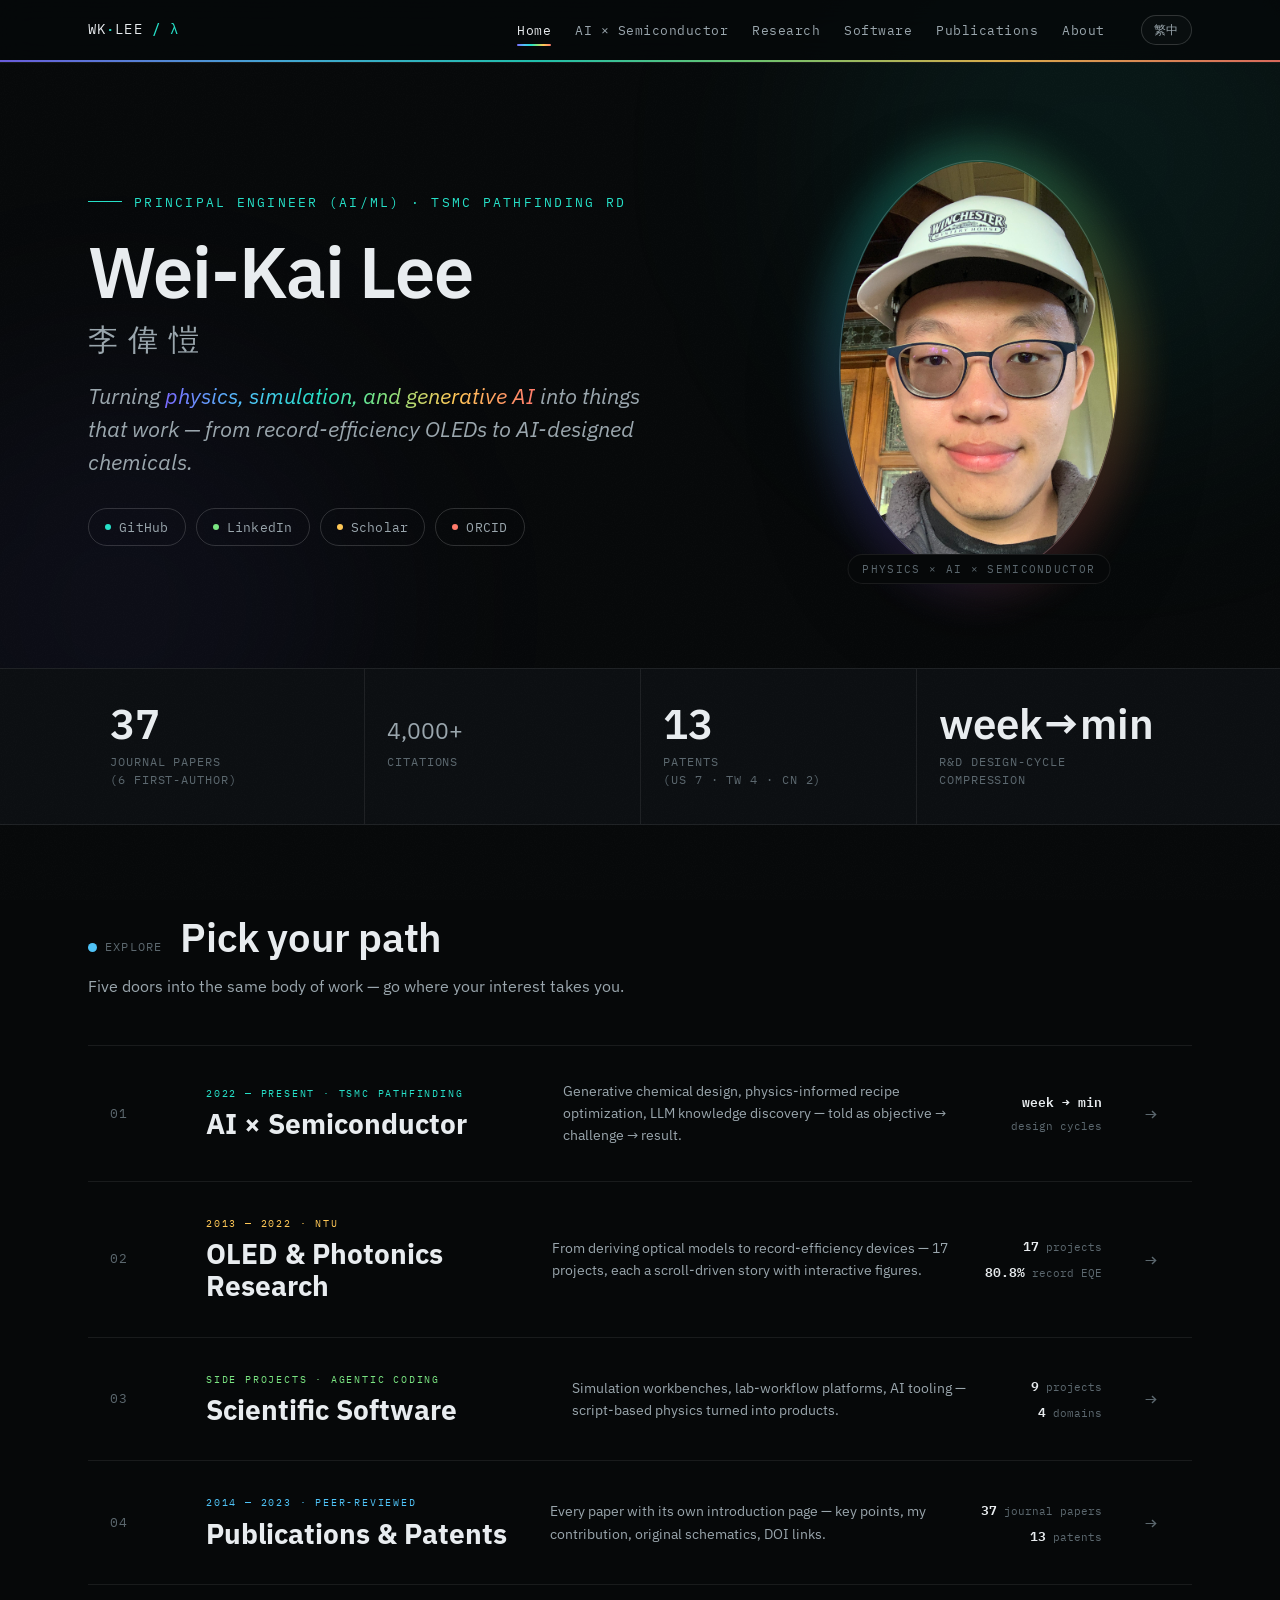
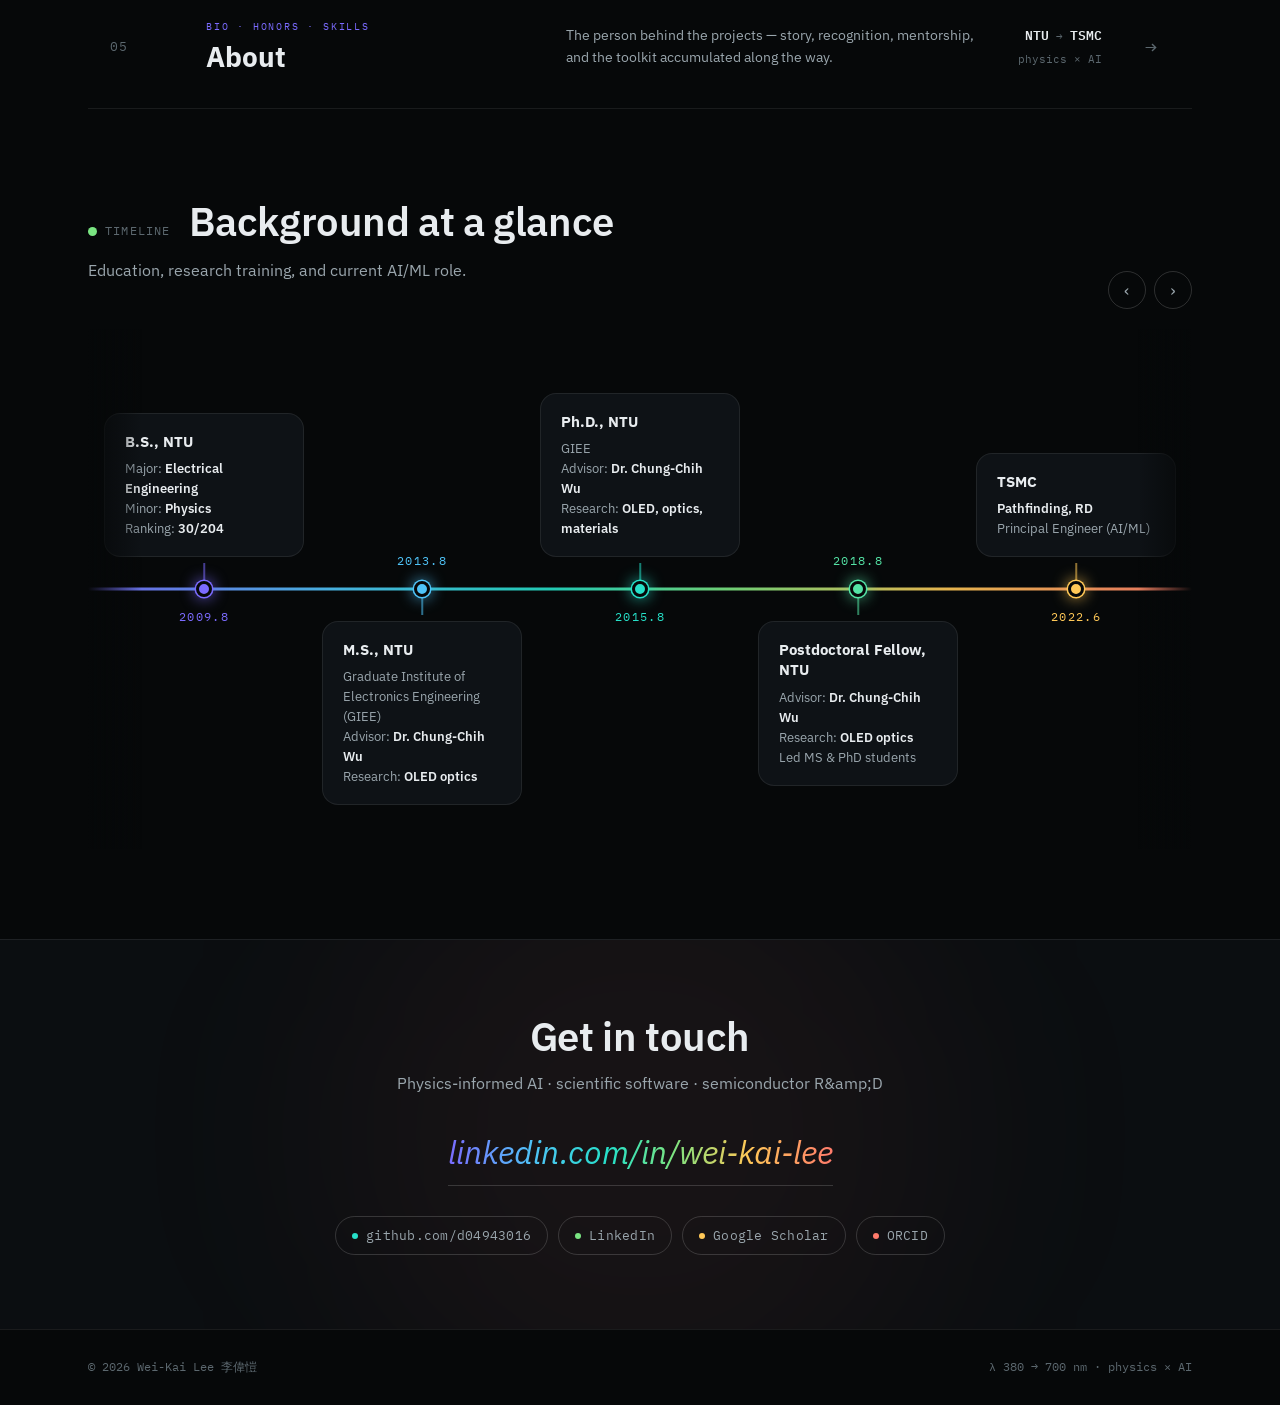
==== commit 61732b28: "Localize paper pages and metadata" ====
--- a/index.html
+++ b/index.html
@@ -8,7 +8,7 @@
 <link rel="preconnect" href="https://fonts.googleapis.com">
 <link rel="preconnect" href="https://fonts.gstatic.com" crossorigin>
 <link href="https://fonts.googleapis.com/css2?family=IBM+Plex+Sans:ital,wght@0,400;0,500;0,600;0,700;1,400;1,600&family=IBM+Plex+Mono:wght@400;500&display=swap" rel="stylesheet">
-<link rel="stylesheet" href="css/site.css?v=16">
+<link rel="stylesheet" href="css/site.css?v=18">
 </head>
 <body>
 
@@ -191,7 +191,7 @@
   </div>
 </footer>
 
-<script src="js/site.js?v=16"></script>
+<script src="js/site.js?v=18"></script>
 <script>initHTimeline('homeTl');</script>
 </body>
 </html>
--- a/css/site.css
+++ b/css/site.css
@@ -713,6 +713,17 @@
 .pt-link:hover{color:var(--cyan)}
 .paper-intro{max-width:880px;margin-bottom:6px}
 .paper-intro p{font-family:var(--serif);font-size:clamp(16px,1.9vw,19.5px);line-height:1.75;color:var(--ink);font-weight:400}
+.paper-meta{
+  margin-top:20px;max-width:980px;display:grid;grid-template-columns:1fr 1fr;gap:13px;
+  font-family:var(--mono);font-size:11.5px;color:var(--ink-dim);
+}
+.paper-meta-block{
+  border:1px solid var(--line);border-radius:12px;padding:13px 15px;background:rgba(255,255,255,.018);
+}
+.paper-meta-label{display:block;color:var(--ink-faint);font-size:9.5px;letter-spacing:.16em;text-transform:uppercase;margin-bottom:5px}
+.paper-meta-block strong{color:var(--ink);font-weight:500}
+.paper-meta-list{display:flex;flex-direction:column;gap:4px}
+.paper-links{grid-column:1/-1;display:flex;flex-wrap:wrap;gap:10px;margin-top:4px}
 .pf-svg{width:100%;height:auto;display:block}
 .pf-note{font-family:var(--mono);font-size:10px;letter-spacing:.08em;color:var(--ink-faint);margin-top:10px;text-transform:uppercase}
 
@@ -744,11 +755,26 @@
 .hfig-arrows i:first-child{transform:rotate(-72deg)}
 .hfig-arrows i:last-child{transform:rotate(-18deg)}
 .hfig-emitlbl{font-family:var(--mono);font-size:11px;color:var(--ac,var(--amber));margin-bottom:8px;letter-spacing:.04em;text-shadow:0 0 12px var(--ac,var(--amber))}
+.hfig-emit.down{margin-top:8px;margin-bottom:0;flex-direction:column-reverse}
+.hfig-emit.down .hfig-beam{
+  background:linear-gradient(to bottom,var(--ac,var(--amber)),transparent 92%);
+  clip-path:polygon(0 100%,100% 100%,68% 0,32% 0);
+}
+.hfig-emit.down .hfig-arrows{margin-top:-66px;margin-bottom:0}
+.hfig-emit.down .hfig-arrows i{transform:rotate(135deg)}
+.hfig-emit.down .hfig-arrows i:first-child{transform:rotate(162deg)}
+.hfig-emit.down .hfig-arrows i:last-child{transform:rotate(108deg)}
+.hfig-emit.down .hfig-emitlbl{margin:8px 0 0}
 .hfig-lens{
   width:200px;height:34px;border:1.4px solid var(--blue);border-bottom:none;
   border-radius:120px 120px 0 0/68px 68px 0 0;background:rgba(79,195,247,.08);
   margin-bottom:-2px;position:relative;
 }
+.bottom-emitting + .hfig-lens{
+  border:1.4px solid var(--blue);border-top:none;border-radius:0 0 120px 120px/0 0 68px 68px;
+  margin-top:-2px;margin-bottom:0;
+}
+.bottom-emitting + .hfig-lens::after{top:13px}
 .hfig-lens::after{content:"macro lens";position:absolute;right:-86px;top:2px;font-family:var(--mono);font-size:10px;color:var(--blue)}
 
 /* stack column (reuses .v-stack look) */
@@ -812,6 +838,7 @@
 .mol-metal .core-row .lig:last-child::after{left:-19px}
 
 @media(max-width:760px){
+  .paper-meta{grid-template-columns:1fr}
   .hfig{flex-direction:column;gap:30px;padding:28px 14px 40px}
   .mol-row{flex-direction:column;gap:0}
   .mol-link{margin:-14px 0;flex-direction:row}
